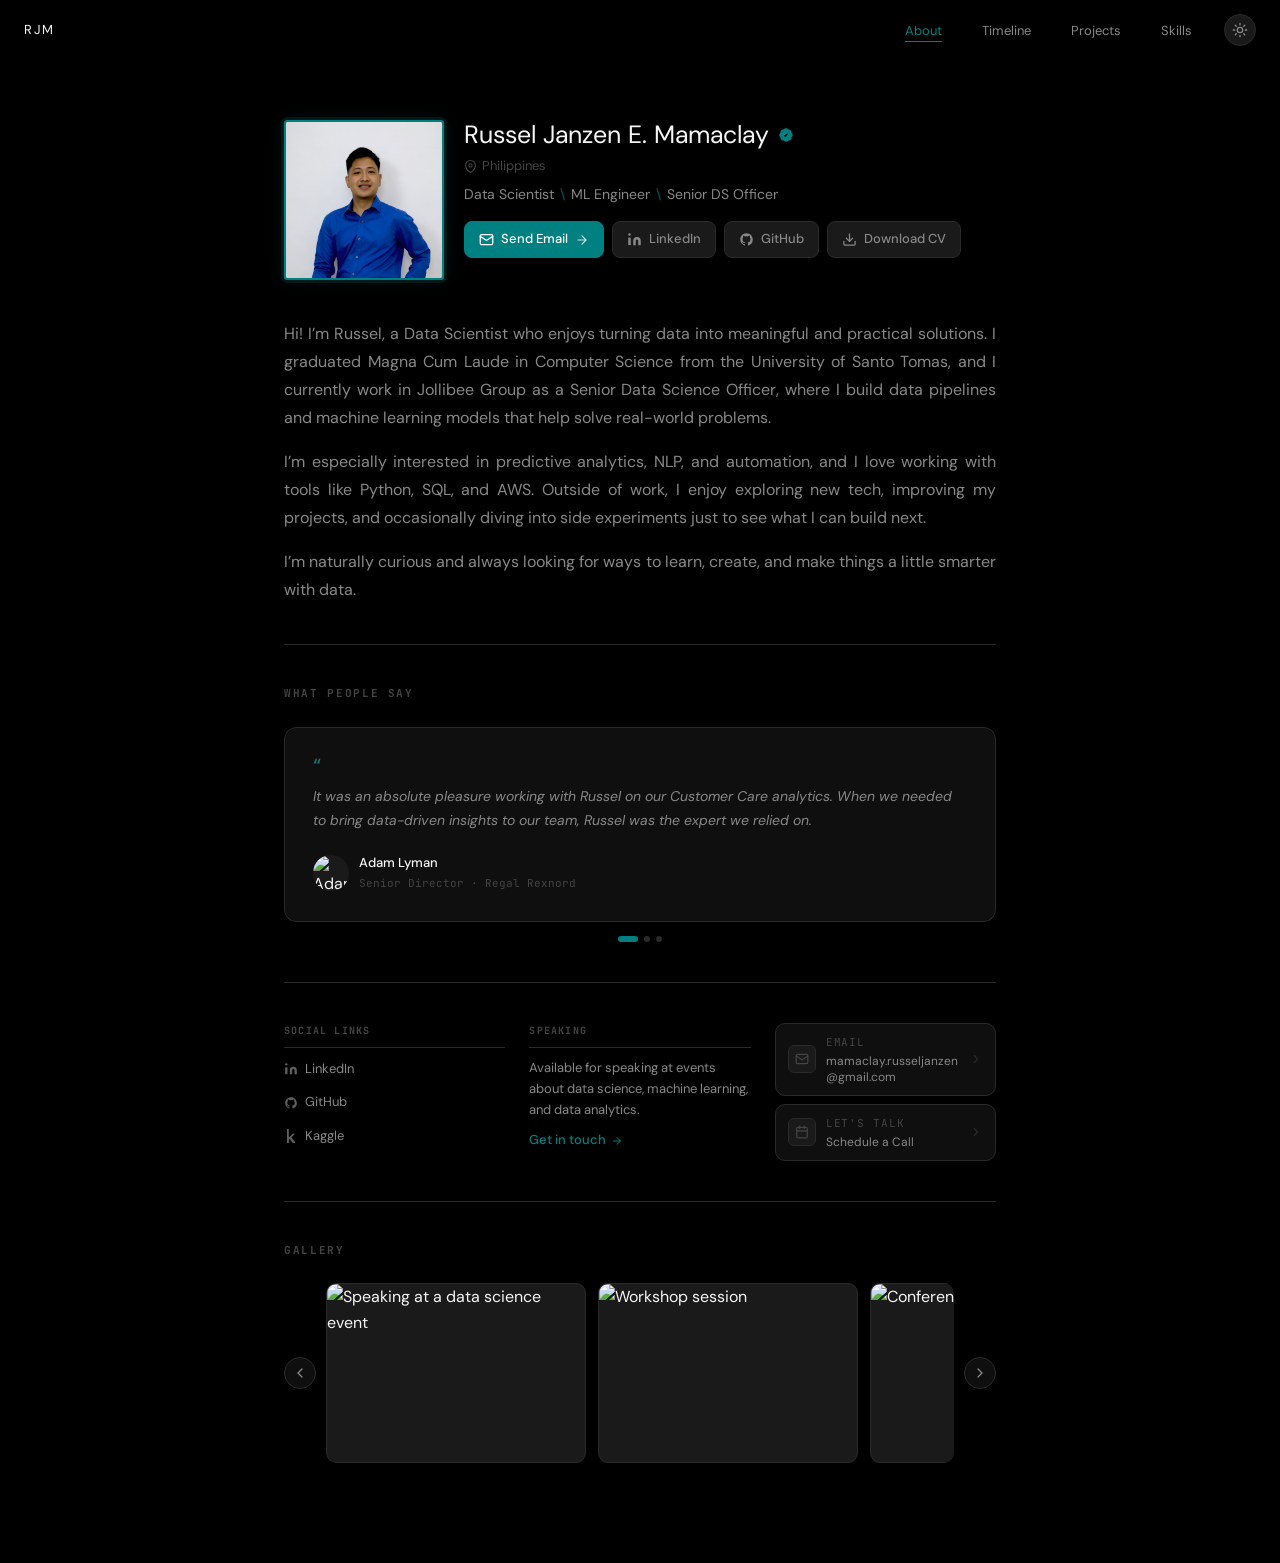
==== about.html @ ead9df3f "Initial Commit" ====
<!DOCTYPE html>
<html lang="en">
<head>
  <meta charset="UTF-8" />
  <meta name="viewport" content="width=device-width, initial-scale=1.0" />
  <title>About — Russel Janzen E. Mamaclay</title>
  <meta name="description" content="About Russel Janzen E. Mamaclay — Data Scientist and ML Engineer based in the Philippines." />

  <!-- FOWT prevention -->
  <script src="js/main.js"></script>

  <!-- Tailwind CDN -->
  <script src="https://cdn.tailwindcss.com"></script>
  <script>
    tailwind.config = {
      darkMode: 'class',
      theme: {
        extend: {
          fontFamily: {
            display: ['Syne', 'sans-serif'],
            body:    ['DM Sans', 'sans-serif'],
            mono:    ['JetBrains Mono', 'monospace'],
          },
          colors: {
            accent:        '#008080',
            'accent-soft': '#005f5f',
          },
        },
      },
    };
  </script>

  <!-- Global CSS -->
  <link rel="stylesheet" href="css/main.css" />
  <link rel="stylesheet" href="css/animations.css" />
  <link rel="stylesheet" href="css/components.css" />

  <!-- Page CSS -->
  <link rel="stylesheet" href="css/pages/about.css" />
</head>
<body class="about-page">

  <!-- ================================================================
       Navigation Bar
       ================================================================ -->
  <header>
    <nav class="navbar" role="navigation" aria-label="Site navigation">
      <a href="index.html" class="navbar__logo" aria-label="Home">RJM</a>

      <ul class="navbar__links" role="list">
        <li><a href="about.html"    class="navbar__link" data-page="about">About</a></li>
        <li><a href="timeline.html" class="navbar__link" data-page="timeline">Timeline</a></li>
        <li><a href="projects.html" class="navbar__link" data-page="projects">Projects</a></li>
        <li><a href="skills.html"   class="navbar__link" data-page="skills">Skills</a></li>
      </ul>

      <div class="navbar__right">
        <button id="theme-btn" class="theme-toggle" aria-label="Toggle color theme" data-theme-icon></button>
        <button id="hamburger-btn" class="navbar__hamburger" aria-label="Open menu" aria-expanded="false" aria-controls="mobile-menu">
          <span></span><span></span><span></span>
        </button>
        <!-- <a href="index.html" class="navbar__close" aria-label="Return to home">
          <svg width="18" height="18" viewBox="0 0 24 24" fill="none" stroke="currentColor" stroke-width="2" stroke-linecap="round" aria-hidden="true">
            <path d="M18 6 6 18M6 6l12 12"/>
          </svg>
        </a> -->
      </div>
    </nav>

    <!-- Mobile nav drawer -->
    <div id="mobile-menu" class="navbar__mobile-menu" role="menu">
      <a href="about.html"    class="navbar__mobile-link navbar__mobile-link--active" role="menuitem">About</a>
      <a href="timeline.html" class="navbar__mobile-link" role="menuitem">Timeline</a>
      <a href="projects.html" class="navbar__mobile-link" role="menuitem">Projects</a>
      <a href="skills.html"   class="navbar__mobile-link" role="menuitem">Skills</a>
    </div>
  </header>

  <!-- ================================================================
       Main Content
       ================================================================ -->
  <main>
    <div class="about-content">

      <!-- Profile Header -->
      <section class="about-profile reveal" aria-label="Profile">

        <img
          src="/assets/images/profile_pic.png"
          alt="Russel Janzen E. Mamaclay"
          class="about-avatar"
          width="88"
          height="88"
          loading="lazy"
        />

        <div class="about-profile-info">

          <!-- Name + verified badge -->
          <div class="about-name-row">
            <h1 class="about-name">Russel Janzen E. Mamaclay</h1>
            <svg class="about-verified" viewBox="0 0 24 24" fill="currentColor" aria-label="Verified">
              <path d="M9 12.75 11.25 15 15 9.75M21 12c0 1.268-.63 2.39-1.593 3.068a3.745 3.745 0 0 1-.99 3.18 3.745 3.745 0 0 1-3.18.99A3.745 3.745 0 0 1 12 21c-1.268 0-2.39-.63-3.068-1.593a3.746 3.746 0 0 1-3.18-.99 3.745 3.745 0 0 1-.99-3.18A3.745 3.745 0 0 1 3 12c0-1.268.63-2.39 1.593-3.068a3.745 3.745 0 0 1 .99-3.18 3.745 3.745 0 0 1 3.18-.99A3.745 3.745 0 0 1 12 3c1.268 0 2.39.63 3.068 1.593a3.746 3.746 0 0 1 3.18.99 3.746 3.746 0 0 1 .99 3.18A3.745 3.745 0 0 1 21 12z"/>
            </svg>
          </div>

          <!-- Location -->
          <p class="about-location">
            <svg width="13" height="13" viewBox="0 0 24 24" fill="none" stroke="currentColor" stroke-width="2" stroke-linecap="round" aria-hidden="true">
              <path d="M21 10c0 7-9 13-9 13s-9-6-9-13a9 9 0 0 1 18 0z"/>
              <circle cx="12" cy="10" r="3"/>
            </svg>
            Philippines
          </p>

          <!-- Role line — backslash-separated -->
          <p class="about-roles">
            Data Scientist
            <span class="about-roles__sep" aria-hidden="true">\</span>
            ML Engineer
            <span class="about-roles__sep" aria-hidden="true">\</span>
            Senior DS Officer
          </p>

          <!-- Action buttons -->
          <div class="about-actions">
            <a
              href="mailto:mamaclay.russeljanzen@gmail.com"
              class="about-action about-action--primary"
              aria-label="Send email"
            >
              <svg width="15" height="15" viewBox="0 0 24 24" fill="none" stroke="currentColor" stroke-width="2" stroke-linecap="round" stroke-linejoin="round" aria-hidden="true">
                <rect x="2" y="4" width="20" height="16" rx="2"/>
                <path d="m22 7-8.97 5.7a1.94 1.94 0 0 1-2.06 0L2 7"/>
              </svg>
              Send Email
              <svg class="about-action__chevron" width="14" height="14" viewBox="0 0 24 24" fill="none" stroke="currentColor" stroke-width="2" stroke-linecap="round" aria-hidden="true">
                <path d="M5 12h14M12 5l7 7-7 7"/>
              </svg>
            </a>

            <a
              href="https://www.linkedin.com/in/russel-janzen-mamaclay/"
              target="_blank"
              rel="noopener noreferrer"
              class="about-action"
              aria-label="LinkedIn profile (opens in new tab)"
            >
              <svg width="15" height="15" viewBox="0 0 24 24" fill="currentColor" aria-hidden="true">
                <path d="M16 8a6 6 0 0 1 6 6v7h-4v-7a2 2 0 0 0-2-2 2 2 0 0 0-2 2v7h-4v-7a6 6 0 0 1 6-6z"/>
                <rect x="2" y="9" width="4" height="12"/>
                <circle cx="4" cy="4" r="2"/>
              </svg>
              LinkedIn
            </a>

            <a
              href="https://github.com/russjnzn"
              target="_blank"
              rel="noopener noreferrer"
              class="about-action"
              aria-label="GitHub profile (opens in new tab)"
            >
              <svg width="15" height="15" viewBox="0 0 24 24" fill="currentColor" aria-hidden="true">
                <path d="M12 2C6.477 2 2 6.484 2 12.017c0 4.425 2.865 8.18 6.839 9.504.5.092.682-.217.682-.483 0-.237-.008-.868-.013-1.703-2.782.605-3.369-1.343-3.369-1.343-.454-1.158-1.11-1.466-1.11-1.466-.908-.62.069-.608.069-.608 1.003.07 1.531 1.032 1.531 1.032.892 1.53 2.341 1.088 2.91.832.092-.647.35-1.088.636-1.338-2.22-.253-4.555-1.113-4.555-4.951 0-1.093.39-1.988 1.029-2.688-.103-.253-.446-1.272.098-2.65 0 0 .84-.27 2.75 1.026A9.564 9.564 0 0 1 12 6.844a9.59 9.59 0 0 1 2.504.337c1.909-1.296 2.747-1.027 2.747-1.027.546 1.379.202 2.398.1 2.651.64.7 1.028 1.595 1.028 2.688 0 3.848-2.339 4.695-4.566 4.943.359.309.678.92.678 1.855 0 1.338-.012 2.419-.012 2.747 0 .268.18.58.688.482A10.02 10.02 0 0 0 22 12.017C22 6.484 17.522 2 12 2z"/>
              </svg>
              GitHub
            </a>
            <a
              href="/assets/documents/Russel_Janzen_Mamaclay_CV.pdf"
              download="Russel_Janzen_Mamaclay_CV.pdf"
              class="about-action"
              aria-label="Download CV as PDF"
            >
              <svg width="15" height="15" viewBox="0 0 24 24" fill="none" stroke="currentColor" stroke-width="2" stroke-linecap="round" stroke-linejoin="round" aria-hidden="true">
                <path d="M21 15v4a2 2 0 0 1-2 2H5a2 2 0 0 1-2-2v-4"/>
                <polyline points="7 10 12 15 17 10"/>
                <line x1="12" y1="15" x2="12" y2="3"/>
              </svg>
              Download CV
            </a>
          </div>

        </div>
      </section>

      <!-- Bio -->
      <section class="about-bio reveal" aria-label="Biography">
        <p>
          Hi! I’m Russel, a Data Scientist who enjoys turning data into meaningful and 
          practical solutions. I graduated Magna Cum Laude in Computer Science from the 
          University of Santo Tomas, and I currently work in Jollibee Group as a Senior Data Science 
          Officer, where I build data pipelines and machine learning models that help solve real-world 
          problems.
        </p>
        <p>
          I’m especially interested in predictive analytics, NLP, and automation, and 
          I love working with tools like Python, SQL, and AWS. Outside of work, I enjoy
          exploring new tech, improving my projects, and occasionally diving into side experiments 
          just to see what I can build next.

        </p>
        <p>
          I’m naturally curious and always looking for ways to learn, create, and make things a little smarter with data.

        </p>
      </section>

      <hr class="divider" />

      <!-- Testimonials — auto-play slider -->
      <section class="testimonials-section" aria-label="Testimonials">
        <h2 class="section-heading">What people say</h2>

        <div class="testimonials-slider">
          <div id="testimonials-track" class="testimonials-track" role="list">

            <article class="testimonial-card" role="listitem">
              <p class="testimonial-quote">
                It was an absolute pleasure working with Russel on our Customer Care analytics.
                When we needed to bring data-driven insights to our team, Russel was the expert we
                relied on.
              </p>
              <div class="testimonial-author">
                <img
                  src="https://media.licdn.com/dms/image/v2/D5603AQHt3tiBacDn8w/profile-displayphoto-shrink_400_400/profile-displayphoto-shrink_400_400/0/1684585557455?e=1777507200&v=beta&t=AMuHfQxZrZOuZyabWh7xggh1WrRWTtaxwnY1GMV7BVo"
                  alt="Adam Lyman"
                  class="testimonial-avatar"
                  width="36"
                  height="36"
                  loading="lazy"
                />
                <div>
                  <p class="testimonial-author-name">Adam Lyman</p>
                  <p class="testimonial-author-role">Senior Director · Regal Rexnord</p>
                </div>
              </div>
            </article>

            <article class="testimonial-card" role="listitem">
              <p class="testimonial-quote">
                One of the most technically rigorous students I've mentored. His thesis work on
                satellite imagery for yield prediction was publishable-quality research.
              </p>
              <div class="testimonial-author">
                <img
                  src="https://placehold.co/36x36/1a1a1a/888888?text=EC"
                  alt="Dr. Enrique Cruz"
                  class="testimonial-avatar"
                  width="36"
                  height="36"
                  loading="lazy"
                />
                <div>
                  <p class="testimonial-author-name">Dr. Enrique Cruz</p>
                  <p class="testimonial-author-role">Professor · CS Department</p>
                </div>
              </div>
            </article>

            <article class="testimonial-card" role="listitem">
              <p class="testimonial-quote">
                Working with Russel felt like having a full data team in one person. Fast, reliable,
                and always explains the 'why' behind every recommendation.
              </p>
              <div class="testimonial-author">
                <img
                  src="https://placehold.co/36x36/1a1a1a/888888?text=LA"
                  alt="Lena Aquino"
                  class="testimonial-avatar"
                  width="36"
                  height="36"
                  loading="lazy"
                />
                <div>
                  <p class="testimonial-author-name">Lena Aquino</p>
                  <p class="testimonial-author-role">Product Manager · StartupXYZ</p>
                </div>
              </div>
            </article>

          </div>
        </div>

        <!-- Dot indicators -->
        <div id="testimonials-dots" class="testimonials-dots" aria-label="Testimonial navigation">
          <button class="testimonials-dot testimonials-dot--active" data-slide="0" aria-label="Testimonial 1"></button>
          <button class="testimonials-dot" data-slide="1" aria-label="Testimonial 2"></button>
          <button class="testimonials-dot" data-slide="2" aria-label="Testimonial 3"></button>
        </div>
      </section>

      <hr class="divider" />

      <!-- Info Grid — associations, social, speaking, contact -->
      <div class="about-info-grid reveal">

        <!-- <div class="about-info-col">
          <h3 class="about-info-heading">A member of</h3>
          <ul class="about-info-list">
            <li>
              <a href="https://aap.ph" target="_blank" rel="noopener noreferrer" class="about-info-link">
                Analytics &amp; AI Association of the Philippines
                <svg width="11" height="11" viewBox="0 0 24 24" fill="none" stroke="currentColor" stroke-width="2" stroke-linecap="round" aria-hidden="true"><path d="M18 13v6a2 2 0 0 1-2 2H5a2 2 0 0 1-2-2V8a2 2 0 0 1 2-2h6"/><polyline points="15 3 21 3 21 9"/><line x1="10" y1="14" x2="21" y2="3"/></svg>
              </a>
            </li>
            <li>
              <a href="https://psia.org.ph" target="_blank" rel="noopener noreferrer" class="about-info-link">
                Philippine Software Industry Association
                <svg width="11" height="11" viewBox="0 0 24 24" fill="none" stroke="currentColor" stroke-width="2" stroke-linecap="round" aria-hidden="true"><path d="M18 13v6a2 2 0 0 1-2 2H5a2 2 0 0 1-2-2V8a2 2 0 0 1 2-2h6"/><polyline points="15 3 21 3 21 9"/><line x1="10" y1="14" x2="21" y2="3"/></svg>
              </a>
            </li>
          </ul>
        </div> -->

        <div class="about-info-col">
          <h3 class="about-info-heading">Social Links</h3>
          <ul class="about-info-list">
            <li>
              <a href="https://www.linkedin.com/in/russel-janzen-mamaclay/" target="_blank" rel="noopener noreferrer" class="about-info-link about-info-link--icon">
                <svg width="14" height="14" viewBox="0 0 24 24" fill="currentColor" aria-hidden="true"><path d="M16 8a6 6 0 0 1 6 6v7h-4v-7a2 2 0 0 0-2-2 2 2 0 0 0-2 2v7h-4v-7a6 6 0 0 1 6-6z"/><rect x="2" y="9" width="4" height="12"/><circle cx="4" cy="4" r="2"/></svg>
                LinkedIn
              </a>
            </li>
            <li>
              <a href="https://github.com/russjnzn" target="_blank" rel="noopener noreferrer" class="about-info-link about-info-link--icon">
                <svg width="14" height="14" viewBox="0 0 24 24" fill="currentColor" aria-hidden="true"><path d="M12 2C6.477 2 2 6.484 2 12.017c0 4.425 2.865 8.18 6.839 9.504.5.092.682-.217.682-.483 0-.237-.008-.868-.013-1.703-2.782.605-3.369-1.343-3.369-1.343-.454-1.158-1.11-1.466-1.11-1.466-.908-.62.069-.608.069-.608 1.003.07 1.531 1.032 1.531 1.032.892 1.53 2.341 1.088 2.91.832.092-.647.35-1.088.636-1.338-2.22-.253-4.555-1.113-4.555-4.951 0-1.093.39-1.988 1.029-2.688-.103-.253-.446-1.272.098-2.65 0 0 .84-.27 2.75 1.026A9.564 9.564 0 0 1 12 6.844a9.59 9.59 0 0 1 2.504.337c1.909-1.296 2.747-1.027 2.747-1.027.546 1.379.202 2.398.1 2.651.64.7 1.028 1.595 1.028 2.688 0 3.848-2.339 4.695-4.566 4.943.359.309.678.92.678 1.855 0 1.338-.012 2.419-.012 2.747 0 .268.18.58.688.482A10.02 10.02 0 0 0 22 12.017C22 6.484 17.522 2 12 2z"/></svg>
                GitHub
              </a>
            </li>
            <li>
              <a href="https://www.kaggle.com" target="_blank" rel="noopener noreferrer" class="about-info-link about-info-link--icon">
                <svg width="14" height="14" viewBox="0 0 24 24" fill="currentColor" aria-hidden="true"><path d="M18.825 23.859c-.022.092-.117.141-.281.141h-3.139c-.187 0-.351-.082-.492-.248l-5.178-6.589-1.448 1.374v5.111c0 .235-.117.352-.351.352H5.505c-.236 0-.354-.117-.354-.352V.353c0-.233.118-.353.354-.353h2.431c.234 0 .351.12.351.353v14.343l6.203-6.272c.165-.148.33-.222.495-.222h3.234c.151 0 .246.068.293.201.046.108.034.207-.038.295l-5.81 5.822 6.035 7.418c.073.13.082.25.076.38z"/></svg>
                Kaggle
              </a>
            </li>
          </ul>
        </div>

        <div class="about-info-col">
          <h3 class="about-info-heading">Speaking</h3>
          <p class="about-info-text">Available for speaking at events about data science, machine learning, and data analytics.</p>
          <a href="mailto:mamaclay.russeljanzen@gmail.com" class="about-info-cta">
            Get in touch
            <svg width="12" height="12" viewBox="0 0 24 24" fill="none" stroke="currentColor" stroke-width="2" stroke-linecap="round" aria-hidden="true"><path d="M5 12h14M12 5l7 7-7 7"/></svg>
          </a>
        </div>

        <div class="about-info-col about-info-col--links">
          <a href="mailto:mamaclay.russeljanzen@gmail.com" class="about-quick-link">
            <div class="about-quick-link__icon">
              <svg width="14" height="14" viewBox="0 0 24 24" fill="none" stroke="currentColor" stroke-width="2" stroke-linecap="round" stroke-linejoin="round" aria-hidden="true"><rect x="2" y="4" width="20" height="16" rx="2"/><path d="m22 7-8.97 5.7a1.94 1.94 0 0 1-2.06 0L2 7"/></svg>
            </div>
            <div class="about-quick-link__text">
              <span class="about-quick-link__label">Email</span>
              <span class="about-quick-link__value">mamaclay.russeljanzen<br/>@gmail.com</span>
            </div>
            <svg class="about-quick-link__chevron" width="14" height="14" viewBox="0 0 24 24" fill="none" stroke="currentColor" stroke-width="2" stroke-linecap="round" aria-hidden="true"><path d="m9 18 6-6-6-6"/></svg>
          </a>
          <a href="mailto:mamaclay.russeljanzen@gmail.com?subject=Let's%20Talk" class="about-quick-link">
            <div class="about-quick-link__icon">
              <svg width="14" height="14" viewBox="0 0 24 24" fill="none" stroke="currentColor" stroke-width="2" stroke-linecap="round" aria-hidden="true"><rect x="3" y="4" width="18" height="18" rx="2"/><line x1="16" y1="2" x2="16" y2="6"/><line x1="8" y1="2" x2="8" y2="6"/><line x1="3" y1="10" x2="21" y2="10"/></svg>
            </div>
            <div class="about-quick-link__text">
              <span class="about-quick-link__label">Let's Talk</span>
              <span class="about-quick-link__value">Schedule a Call</span>
            </div>
            <svg class="about-quick-link__chevron" width="14" height="14" viewBox="0 0 24 24" fill="none" stroke="currentColor" stroke-width="2" stroke-linecap="round" aria-hidden="true"><path d="m9 18 6-6-6-6"/></svg>
          </a>
        </div>

      </div>

      <hr class="divider" />

      <!-- Gallery -->
      <section class="about-gallery reveal" aria-label="Gallery">
        <h2 class="section-heading">Gallery</h2>

        <div class="gallery-container">

          <button class="gallery-btn gallery-btn--prev" id="gallery-prev" aria-label="Previous image">
            <svg width="16" height="16" viewBox="0 0 24 24" fill="none" stroke="currentColor" stroke-width="2" stroke-linecap="round" aria-hidden="true">
              <path d="m15 18-6-6 6-6"/>
            </svg>
          </button>

          <div class="gallery-viewport" id="gallery-viewport">
            <div id="gallery-track" class="gallery-track">
              <img src="https://placehold.co/260x180/0f0f0f/2a2a2a?text=Event+1" alt="Speaking at a data science event" class="gallery-img" width="260" height="180" loading="lazy" />
              <img src="https://placehold.co/260x180/0f0f0f/2a2a2a?text=Event+2" alt="Workshop session" class="gallery-img" width="260" height="180" loading="lazy" />
              <img src="https://placehold.co/260x180/0f0f0f/2a2a2a?text=Event+3" alt="Conference talk" class="gallery-img" width="260" height="180" loading="lazy" />
              <img src="https://placehold.co/260x180/0f0f0f/2a2a2a?text=Event+4" alt="Team collaboration" class="gallery-img" width="260" height="180" loading="lazy" />
              <img src="https://placehold.co/260x180/0f0f0f/2a2a2a?text=Event+5" alt="Meetup event" class="gallery-img" width="260" height="180" loading="lazy" />
              <img src="https://placehold.co/260x180/0f0f0f/2a2a2a?text=Event+6" alt="Community gathering" class="gallery-img" width="260" height="180" loading="lazy" />
            </div>
          </div>

          <button class="gallery-btn gallery-btn--next" id="gallery-next" aria-label="Next image">
            <svg width="16" height="16" viewBox="0 0 24 24" fill="none" stroke="currentColor" stroke-width="2" stroke-linecap="round" aria-hidden="true">
              <path d="m9 18 6-6-6-6"/>
            </svg>
          </button>

        </div>
      </section>

    </div>
  </main>

  <!-- Page scripts -->
  <script src="js/animations.js" defer></script>
  <script src="js/pages/about.js" defer></script>

</body>
</html>
---- css/main.css ----
/* ==========================================================================
   main.css — Global foundation. Loaded first on every page.
   Contains: design tokens, resets, typography, body base, theme switching.
   ========================================================================== */

/* Google Fonts */
@import url('https://fonts.googleapis.com/css2?family=Syne:wght@800&family=DM+Sans:wght@400;500&family=JetBrains+Mono:wght@400&display=swap');

/* --------------------------------------------------------------------------
   Design Tokens — Dark mode (default)
   -------------------------------------------------------------------------- */
:root {
  --color-bg:           #000000;
  --color-surface:      #0f0f0f;
  --color-surface-2:    #1a1a1a;
  --color-border:       #2a2a2a;
  --color-text-primary: #f5f5f5;
  --color-text-secondary: #888888;
  --color-text-muted:   #444444;
  --color-accent:       #008080;
  --color-accent-glow:  rgba(0, 128, 128, 0.15);
  --color-accent-soft:  #005f5f;

  --ease-spring: cubic-bezier(0.16, 1, 0.3, 1);
  --dur-micro:    150ms;
  --dur-standard: 300ms;
  --dur-page:     600ms;
  --dur-entrance: 1200ms;
  --stagger:      80ms;
}

/* --------------------------------------------------------------------------
   Light mode overrides
   -------------------------------------------------------------------------- */
html.light {
  --color-bg:             #ffffff;
  --color-surface:        #f5f5f5;
  --color-surface-2:      #ebebeb;
  --color-border:         #e0e0e0;
  --color-text-primary:   #0a0a0a;
  --color-text-secondary: #555555;
  --color-text-muted:     #aaaaaa;
}

/* --------------------------------------------------------------------------
   Reset & Box Model
   -------------------------------------------------------------------------- */
*,
*::before,
*::after {
  box-sizing: border-box;
  margin: 0;
  padding: 0;
}

html {
  -webkit-font-smoothing: antialiased;
  -moz-osx-font-smoothing: grayscale;
  scroll-behavior: smooth;
}

/* --------------------------------------------------------------------------
   Body base
   -------------------------------------------------------------------------- */
body {
  background-color: var(--color-bg);
  color: var(--color-text-primary);
  font-family: 'DM Sans', sans-serif;
  font-size: 16px;
  line-height: 1.6;
  transition:
    background-color var(--dur-standard) var(--ease-spring),
    color            var(--dur-standard) var(--ease-spring);
  min-height: 100vh;
}

/* --------------------------------------------------------------------------
   Typography utilities
   -------------------------------------------------------------------------- */
.font-display {
  font-family: 'Syne', sans-serif;
  font-weight: 800;
}

.font-mono {
  font-family: 'JetBrains Mono', monospace;
  font-weight: 400;
}

.text-accent       { color: var(--color-accent); }
.text-muted        { color: var(--color-text-muted); }
.text-secondary    { color: var(--color-text-secondary); }
.text-primary      { color: var(--color-text-primary); }

/* --------------------------------------------------------------------------
   Surface utilities
   -------------------------------------------------------------------------- */
.surface   { background-color: var(--color-surface); }
.surface-2 { background-color: var(--color-surface-2); }

/* --------------------------------------------------------------------------
   Links
   -------------------------------------------------------------------------- */
a {
  color: inherit;
  text-decoration: none;
  transition: color var(--dur-micro) var(--ease-spring);
}

/* --------------------------------------------------------------------------
   Focus ring (accessibility)
   -------------------------------------------------------------------------- */
:focus-visible {
  outline: 2px solid var(--color-accent);
  outline-offset: 3px;
  border-radius: 2px;
}

/* --------------------------------------------------------------------------
   Images
   -------------------------------------------------------------------------- */
img {
  display: block;
  max-width: 100%;
}

/* --------------------------------------------------------------------------
   Buttons (base reset)
   -------------------------------------------------------------------------- */
button {
  background: none;
  border: none;
  cursor: pointer;
  font: inherit;
  color: inherit;
}

/* --------------------------------------------------------------------------
   Reduced motion — disable all non-essential animation
   -------------------------------------------------------------------------- */
@media (prefers-reduced-motion: reduce) {
  *,
  *::before,
  *::after {
    animation-duration:        0.01ms !important;
    animation-iteration-count: 1      !important;
    transition-duration:       0.01ms !important;
    scroll-behavior:           auto   !important;
  }
}
---- css/animations.css ----
/* ==========================================================================
   animations.css — All @keyframes definitions.
   Selectors that USE these keyframes live in components.css or page CSS.
   ========================================================================== */

/* --------------------------------------------------------------------------
   Loader dot — pulsing scale
   -------------------------------------------------------------------------- */
@keyframes pulse {
  0%, 100% {
    transform: scale(1);
    opacity: 1;
  }
  50% {
    transform: scale(1.6);
    opacity: 0.7;
  }
}

/* --------------------------------------------------------------------------
   Typewriter cursor — blinking bar
   -------------------------------------------------------------------------- */
@keyframes blink {
  0%, 100% { opacity: 1; }
  50%       { opacity: 0; }
}

/* --------------------------------------------------------------------------
   Background mesh blobs — slow drift
   -------------------------------------------------------------------------- */
@keyframes driftA {
  0%   { transform: translate(0px, 0px) scale(1); }
  100% { transform: translate(60px, -40px) scale(1.1); }
}

@keyframes driftB {
  0%   { transform: translate(0px, 0px) scale(1); }
  100% { transform: translate(-50px, 55px) scale(0.95); }
}

@keyframes driftC {
  0%   { transform: translate(0px, 0px) scale(1); }
  100% { transform: translate(40px, 60px) scale(1.05); }
}

/* --------------------------------------------------------------------------
   Skeleton shimmer — loading state
   -------------------------------------------------------------------------- */
@keyframes shimmer {
  0%   { background-position: -400px 0; }
  100% { background-position:  400px 0; }
}

/* --------------------------------------------------------------------------
   Generic fade-up entrance
   -------------------------------------------------------------------------- */
@keyframes fadeUp {
  from {
    opacity: 0;
    transform: translateY(16px);
  }
  to {
    opacity: 1;
    transform: translateY(0);
  }
}

/* --------------------------------------------------------------------------
   Current timeline node glow pulse
   -------------------------------------------------------------------------- */
@keyframes glowPulse {
  0%, 100% {
    box-shadow: 0 0 6px 2px var(--color-accent);
  }
  50% {
    box-shadow: 0 0 14px 5px var(--color-accent);
  }
}

/* --------------------------------------------------------------------------
   Loader exit — upward fade out
   -------------------------------------------------------------------------- */
@keyframes loaderExit {
  from {
    opacity: 1;
    transform: translateY(0);
  }
  to {
    opacity: 0;
    transform: translateY(-16px);
  }
}
---- css/components.css ----
/* ==========================================================================
   components.css — Reusable UI components.
   All selectors are class-based and page-agnostic.
   ========================================================================== */

/* --------------------------------------------------------------------------
   Navigation Bar
   -------------------------------------------------------------------------- */
.navbar {
  position: sticky;
  top: 0;
  z-index: 50;
  display: flex;
  align-items: center;
  justify-content: flex-start;
  gap: 16px;
  padding: 0 24px;
  height: 60px;
  background: rgba(0, 0, 0, 0.7);
  /* border-bottom: 1px solid var(--color-border); */
  backdrop-filter: blur(12px);
  -webkit-backdrop-filter: blur(12px);
  transition: background var(--dur-standard) var(--ease-spring);
}

html.light .navbar {
  background: rgba(255, 255, 255, 0.75);
}

.navbar__logo {
  font-family: 'DM Sans', sans-serif;
  font-weight: 400;
  font-size: 13px;
  letter-spacing: 0.12em;
  text-transform: uppercase;
  color: var(--color-text-primary);
  text-decoration: none;
  /* push links + toggle to the far right */
  margin-right: auto;
  transition:
    opacity   400ms var(--ease-spring),
    transform 400ms var(--ease-spring);
}

.navbar__links {
  display: flex;
  align-items: center;
  gap: 40px;
  list-style: none;
}

.navbar__link {
  font-family: 'DM Sans', sans-serif;
  font-size: 13px;
  color: var(--color-text-secondary);
  text-decoration: none;
  padding-bottom: 2px;
  border-bottom: 1px solid transparent;
  transition:
    opacity      400ms var(--ease-spring),
    transform    400ms var(--ease-spring),
    color        var(--dur-micro) var(--ease-spring),
    border-color var(--dur-micro) var(--ease-spring);
}

.navbar__link:hover,
.navbar__link--active {
  color: var(--color-accent);
  border-bottom-color: var(--color-accent);
}

.navbar__right {
  display: flex;
  align-items: center;
  gap: 8px;
  margin-left: 16px;
}

/* Dock-origin entrance — hidden state applied by JS, removed with stagger */
.navbar--dock-hidden {
  opacity: 0 !important;
  transform: translateY(10px) scale(0.85) !important;
}

.navbar__close {
  display: flex;
  align-items: center;
  justify-content: center;
  width: 32px;
  height: 32px;
  border-radius: 50%;
  color: var(--color-text-muted);
  transition: color var(--dur-micro) var(--ease-spring);
  text-decoration: none;
}

.navbar__close:hover {
  color: var(--color-text-primary);
}

/* Mobile hamburger (hidden on desktop) */
.navbar__hamburger {
  display: none;
  flex-direction: column;
  gap: 5px;
  width: 24px;
  cursor: pointer;
  padding: 4px;
}

.navbar__hamburger span {
  display: block;
  width: 100%;
  height: 1px;
  background: var(--color-text-secondary);
  transition: transform var(--dur-standard) var(--ease-spring),
              opacity  var(--dur-standard) var(--ease-spring);
}

/* Mobile nav drawer */
.navbar__mobile-menu {
  display: none;
  position: fixed;
  top: 60px;
  left: 0;
  right: 0;
  background: var(--color-surface);
  border-bottom: 1px solid var(--color-border);
  padding: 16px 24px 24px;
  z-index: 49;
  flex-direction: column;
  gap: 4px;
}

.navbar__mobile-menu.open {
  display: flex;
}

.navbar__mobile-link {
  font-size: 15px;
  color: var(--color-text-secondary);
  padding: 10px 0;
  border-bottom: 1px solid var(--color-border);
  transition: color var(--dur-micro) var(--ease-spring);
}

.navbar__mobile-link:hover,
.navbar__mobile-link--active {
  color: var(--color-accent);
}

@media (max-width: 768px) {
  .navbar__links {
    display: none;
  }
  .navbar__hamburger {
    display: flex;
  }
}

/* --------------------------------------------------------------------------
   Dock — glass morphism, vertically centered (21st.dev inspired)
   -------------------------------------------------------------------------- */
.dock {
  position: fixed;
  top: 50%;
  left: 50%;
  transform: translate(-50%, -50%);
  display: flex;
  align-items: flex-end;
  gap: 12px;
  padding: 16px 24px;
  background: rgba(0, 0, 0, 0.4);
  border: 1px solid rgba(255, 255, 255, 0.10);
  border-radius: 20px;
  backdrop-filter: blur(24px);
  -webkit-backdrop-filter: blur(24px);
  box-shadow:
    0 25px 50px -12px rgba(0, 0, 0, 0.5),
    inset 0 1px 0 rgba(255, 255, 255, 0.06);
  z-index: 40;
  transition:
    opacity   var(--dur-page) var(--ease-spring),
    transform var(--dur-page) var(--ease-spring);
  
}

html.light .dock {
  background: rgba(10, 10, 10, 0.55);
  border-color: rgba(255, 255, 255, 0.12);
}

.dock--hidden {
  opacity: 0;
  transform: translate(-50%, calc(-50% + 16px));
  pointer-events: none;
}

.dock--visible {
  opacity: 1;
  transform: translate(-50%, -50%);
  pointer-events: auto;
}

/* --------------------------------------------------------------------------
   Dock item
   -------------------------------------------------------------------------- */
.dock__item {
  position: relative;
  display: flex;
  align-items: center;
  justify-content: center;
  width: 44px;
  height: 44px;
  border-radius: 10px;
  cursor: pointer;
  background: rgba(255, 255, 255, 0.05);
  border: 1px solid rgba(255, 255, 255, 0.10);
  color: rgba(255, 255, 255, 0.65);
  /* Start hidden for stagger entrance */
  opacity: 0;
  transform: translateY(10px) scale(0.85);
  /* Subtle reflection below — webkit progressive enhancement */
  -webkit-box-reflect: below 30px linear-gradient(
    rgba(0, 0, 0, 0.20) 0%,
    rgba(0, 0, 0, 0.50) 90%,
    rgba(0, 0, 0, 0.90) 100%
  );
  transition:
    opacity      200ms var(--ease-spring),
    transform    400ms var(--ease-spring),
    background   200ms var(--ease-spring),
    border-color 200ms var(--ease-spring),
    box-shadow   200ms var(--ease-spring),
    color        200ms var(--ease-spring);
  -webkit-user-select: none;
  user-select: none;
}

/* Revealed state — set by JS with per-item delay */
.dock__item--visible {
  opacity: 1;
  transform: none;
}

.dock__item--visible:hover {
  transform: scale(1.1) translateY(-4px);
  background: rgba(255, 255, 255, 0.10);
  border-color: rgba(255, 255, 255, 0.20);
  box-shadow: 0 4px 24px rgba(255, 255, 255, 0.08);
  color: rgba(255, 255, 255, 1);
}

.dock__item--visible:active {
  transform: scale(1.05) translateY(-2px);
}

.dock__icon {
  width: 20px;
  height: 20px;
  pointer-events: none;
}

/* --------------------------------------------------------------------------
   Dock tooltip — appears above, glass style with caret
   -------------------------------------------------------------------------- */
.dock__label {
  position: absolute;
  bottom: calc(100% + 10px);
  left: 50%;
  transform: translateX(-50%) translateY(4px);
  white-space: nowrap;
  font-family: 'JetBrains Mono', monospace;
  font-size: 11px;
  font-weight: 400;
  color: rgba(255, 255, 255, 0.9);
  background: rgba(0, 0, 0, 0.72);
  border: 1px solid rgba(255, 255, 255, 0.08);
  padding: 4px 10px;
  border-radius: 6px;
  backdrop-filter: blur(8px);
  opacity: 0;
  pointer-events: none;
  transition:
    opacity   150ms var(--ease-spring),
    transform 150ms var(--ease-spring);
}

.dock__label::after {
  content: '';
  position: absolute;
  top: 100%;
  left: 50%;
  transform: translateX(-50%);
  width: 6px;
  height: 6px;
  background: rgba(0, 0, 0, 0.72);
  border-right: 1px solid rgba(255, 255, 255, 0.08);
  border-bottom: 1px solid rgba(255, 255, 255, 0.08);
  rotate: 45deg;
  margin-top: -3px;
}

.dock__item:hover .dock__label {
  opacity: 1;
  transform: translateX(-50%) translateY(0);
}

/* Active dot — subtle white dot below item */
.dock__dot {
  position: absolute;
  bottom: -10px;
  left: 50%;
  transform: translateX(-50%);
  width: 3px;
  height: 3px;
  border-radius: 50%;
  background: rgba(255, 255, 255, 0.5);
  opacity: 0;
  transition: opacity var(--dur-standard) var(--ease-spring);
}

.dock__dot--active {
  opacity: 1;
}

/* --------------------------------------------------------------------------
   Theme Toggle Button
   -------------------------------------------------------------------------- */
.theme-toggle {
  position: fixed;
  top: 16px;
  right: 16px;
  z-index: 100;
  display: flex;
  align-items: center;
  justify-content: center;
  width: 36px;
  height: 36px;
  border-radius: 50%;
  background: var(--color-surface-2);
  border: 1px solid var(--color-border);
  color: var(--color-text-secondary);
  cursor: pointer;
  transition:
    color      var(--dur-standard) var(--ease-spring),
    background var(--dur-standard) var(--ease-spring),
    border-color var(--dur-standard) var(--ease-spring);
}

/* When embedded inside the navbar — static position, slightly smaller */
.navbar__right .theme-toggle {
  position: static;
  width: 32px;
  height: 32px;
}

.theme-toggle:hover {
  color: var(--color-text-primary);
  border-color: var(--color-accent);
}

.theme-toggle svg {
  width: 16px;
  height: 16px;
  pointer-events: none;
}

/* --------------------------------------------------------------------------
   Contact Modal
   -------------------------------------------------------------------------- */
.modal-overlay {
  position: fixed;
  inset: 0;
  z-index: 200;
  display: flex;
  align-items: center;
  justify-content: center;
  background: rgba(0, 0, 0, 0.75);
  backdrop-filter: blur(8px);
  -webkit-backdrop-filter: blur(8px);
  opacity: 0;
  pointer-events: none;
  transition: opacity var(--dur-standard) var(--ease-spring);
}

.modal-overlay--open {
  opacity: 1;
  pointer-events: auto;
}

.modal-card {
  position: relative;
  background: var(--color-surface);
  border: 1px solid var(--color-border);
  border-radius: 16px;
  padding: 40px;
  max-width: 400px;
  width: 90%;
  transform: translateY(24px);
  opacity: 0;
  transition:
    transform var(--dur-page) var(--ease-spring),
    opacity   var(--dur-page) var(--ease-spring);
}

.modal-overlay--open .modal-card {
  transform: translateY(0);
  opacity: 1;
}

.modal-card__title {
  font-family: 'Syne', sans-serif;
  font-weight: 800;
  font-size: 24px;
  margin-bottom: 28px;
  color: var(--color-text-primary);
}

.modal-card__close {
  position: absolute;
  top: 16px;
  right: 16px;
  width: 32px;
  height: 32px;
  display: flex;
  align-items: center;
  justify-content: center;
  border-radius: 50%;
  color: var(--color-text-muted);
  cursor: pointer;
  background: none;
  border: none;
  transition: color var(--dur-micro) var(--ease-spring);
}

.modal-card__close:hover {
  color: var(--color-text-primary);
}

.modal-card__close svg {
  width: 16px;
  height: 16px;
}

.modal-row {
  display: flex;
  align-items: center;
  gap: 12px;
  padding: 14px 0;
  border-bottom: 1px solid var(--color-border);
  color: var(--color-text-secondary);
  font-size: 14px;
  cursor: pointer;
  transition: color var(--dur-micro) var(--ease-spring);
}

.modal-row:last-of-type {
  border-bottom: none;
}

.modal-row:hover {
  color: var(--color-accent);
}

.modal-row svg {
  width: 18px;
  height: 18px;
  flex-shrink: 0;
  color: var(--color-text-muted);
  transition: color var(--dur-micro) var(--ease-spring);
}

.modal-row:hover svg {
  color: var(--color-accent);
}

.modal-row__text {
  flex: 1;
}

.modal-row__hint {
  font-family: 'JetBrains Mono', monospace;
  font-size: 11px;
  color: var(--color-text-muted);
  opacity: 0;
  transition: opacity var(--dur-micro) var(--ease-spring);
}

.modal-row:hover .modal-row__hint {
  opacity: 1;
}

/* --------------------------------------------------------------------------
   Project Flip Card
   -------------------------------------------------------------------------- */
.card {
  position: absolute;
  width: 220px;
  height: 300px;
  cursor: grab;
  perspective: 1000px;
  touch-action: none;
  -webkit-user-select: none;
  user-select: none;
}

.card:active {
  cursor: grabbing;
}

.card__inner {
  position: relative;
  width: 100%;
  height: 100%;
  transform-style: preserve-3d;
  -webkit-transform-style: preserve-3d;
  transition: transform var(--dur-page) var(--ease-spring);
  will-change: transform;
}

.card--flipped .card__inner {
  transform: rotateY(180deg);
}

.card__front,
.card__back {
  position: absolute;
  inset: 0;
  backface-visibility: hidden;
  -webkit-backface-visibility: hidden;
  border-radius: 16px;
  overflow: hidden;
}

.card__front {
  background: var(--color-surface);
  border: 1px solid var(--color-border);
  box-shadow: 0 8px 32px rgba(0, 0, 0, 0.4);
  display: flex;
  align-items: center;
  justify-content: center;
  padding: 24px;
}

.card__front-name {
  font-family: 'Syne', sans-serif;
  font-weight: 800;
  font-size: 22px;
  text-align: center;
  color: var(--color-text-primary);
  line-height: 1.2;
}

.card__back {
  background: var(--color-surface-2);
  border: 1px solid var(--color-border);
  box-shadow: 0 8px 32px rgba(0, 0, 0, 0.4);
  transform: rotateY(180deg);
  display: flex;
  flex-direction: column;
  padding: 20px;
}

.card__back-icon {
  width: 32px;
  height: 32px;
  border-radius: 8px;
  background: var(--color-accent-glow);
  display: flex;
  align-items: center;
  justify-content: center;
  margin-bottom: 10px;
  color: var(--color-accent);
  font-size: 16px;
}

.card__back-name {
  font-family: 'Syne', sans-serif;
  font-weight: 800;
  font-size: 14px;
  color: var(--color-text-primary);
  margin-bottom: 8px;
}

.card__back-img {
  width: 100%;
  height: 90px;
  object-fit: cover;
  border-radius: 8px;
  margin-bottom: 8px;
  background: var(--color-border);
}

.card__back-desc {
  font-size: 12px;
  color: var(--color-text-secondary);
  line-height: 1.5;
  flex: 1;
}

.card__back-btn {
  display: inline-flex;
  align-items: center;
  gap: 4px;
  margin-top: 10px;
  font-family: 'JetBrains Mono', monospace;
  font-size: 11px;
  color: var(--color-accent);
  border: 1px solid var(--color-accent-soft);
  padding: 5px 10px;
  border-radius: 6px;
  transition:
    background var(--dur-micro) var(--ease-spring),
    color      var(--dur-micro) var(--ease-spring);
  text-decoration: none;
  align-self: flex-start;
}

.card__back-btn:hover {
  background: var(--color-accent-glow);
}

/* --------------------------------------------------------------------------
   Scroll Reveal
   -------------------------------------------------------------------------- */
.reveal {
  opacity: 0;
  transform: translateY(24px);
  transition:
    opacity   var(--dur-page) var(--ease-spring),
    transform var(--dur-page) var(--ease-spring);
}

.reveal.revealed {
  opacity: 1;
  transform: none;
}

.reveal-right {
  opacity: 0;
  transform: translateX(24px);
  transition:
    opacity   var(--dur-page) var(--ease-spring),
    transform var(--dur-page) var(--ease-spring);
}

.reveal-right.revealed {
  opacity: 1;
  transform: none;
}

/* --------------------------------------------------------------------------
   Progress Bar
   -------------------------------------------------------------------------- */
.progress-bar {
  flex: 1;
  height: 4px;
  background: var(--color-surface-2);
  border-radius: 2px;
  overflow: hidden;
}

.progress-bar__fill {
  height: 100%;
  width: 0%;
  background: linear-gradient(to right, var(--color-accent-soft), var(--color-accent));
  border-radius: 2px;
  transition: width 800ms var(--ease-spring);
}

/* --------------------------------------------------------------------------
   Interaction Hint (Projects page)
   -------------------------------------------------------------------------- */
.interaction-hint {
  position: fixed;
  bottom: 32px;
  left: 50%;
  transform: translateX(-50%);
  font-family: 'JetBrains Mono', monospace;
  font-size: 12px;
  color: var(--color-text-muted);
  pointer-events: none;
  white-space: nowrap;
  opacity: 1;
  transition: opacity 800ms var(--ease-spring);
  z-index: 10;
}

.interaction-hint--hidden {
  opacity: 0;
}

/* --------------------------------------------------------------------------
   Location Badge
   -------------------------------------------------------------------------- */
.location-badge {
  display: inline-flex;
  align-items: center;
  gap: 6px;
  font-family: 'JetBrains Mono', monospace;
  font-size: 12px;
  color: var(--color-text-muted);
  background: var(--color-surface-2);
  border: 1px solid var(--color-border);
  padding: 5px 12px;
  border-radius: 999px;
}

/* --------------------------------------------------------------------------
   Section heading utility
   -------------------------------------------------------------------------- */
.section-heading {
  font-family: 'JetBrains Mono', monospace;
  font-size: 11px;
  letter-spacing: 0.15em;
  text-transform: uppercase;
  color: var(--color-text-muted);
  margin-bottom: 24px;
}

/* --------------------------------------------------------------------------
   Divider
   -------------------------------------------------------------------------- */
.divider {
  border: none;
  border-top: 1px solid var(--color-border);
  margin: 40px 0;
}
---- css/pages/about.css ----
/* ==========================================================================
   about.css — About page specific styles
   ========================================================================== */

/* --------------------------------------------------------------------------
   Page wrapper
   -------------------------------------------------------------------------- */
.about-page {
  min-height: 100vh;
}

.about-content {
  max-width: 760px;
  margin: 0 auto;
  padding: 60px 24px 100px;
}

/* --------------------------------------------------------------------------
   Profile header — horizontal layout matching reference
   -------------------------------------------------------------------------- */
.about-profile {
  display: flex;
  flex-direction: row;
  align-items: flex-start;
  gap: 20px;
  margin-bottom: 40px;
  /* padding: 5px; */
  /* background: var(--color-surface); */
  /* border: 1px solid var(--color-border); */
  border-radius: 16px;
}

.about-avatar {
  width: 160px;
  height: 160px;
  border-radius: 2%;
  border: 2px solid var(--color-accent);
  box-shadow:
    0 0 0 3px var(--color-accent-glow),
    0 0 20px rgba(0, 128, 128, 0.15);
  object-fit: cover;
  flex-shrink: 0;
  
}

.about-profile-info {
  display: flex;
  flex-direction: column;
  gap: 6px;
  flex: 1;
  min-width: 0;
}

/* Name + verified badge */
.about-name-row {
  display: flex;
  align-items: center;
  gap: 8px;
}

.about-name {
  font-family: 'DM Sans', sans-serif;
  font-weight: 400;
  font-size: clamp(20px, 10vw, 25px);
  color: var(--color-text-primary);
  line-height: 1.2;
  white-space: nowrap;
  overflow: hidden;
  text-overflow: ellipsis;
}

.about-verified {
  width: 18px;
  height: 18px;
  flex-shrink: 0;
  color: var(--color-accent);
}

/* Location */
.about-location {
  display: flex;
  align-items: center;
  gap: 5px;
  font-size: 13px;
  color: var(--color-text-muted);
}

.about-location svg {
  flex-shrink: 0;
  color: var(--color-text-muted);
}

/* Role line */
.about-roles {
  font-size: 14px;
  color: var(--color-text-secondary);
  display: flex;
  align-items: center;
  flex-wrap: wrap;
  gap: 6px;
}

.about-roles__sep {
  color: var(--color-accent);
  font-weight: 400;
  opacity: 0.7;
}

/* Action buttons */
.about-actions {
  display: flex;
  flex-wrap: wrap;
  gap: 8px;
  margin-top: 10px;
}

.about-action {
  display: inline-flex;
  align-items: center;
  gap: 7px;
  font-family: 'DM Sans', sans-serif;
  font-size: 13px;
  font-weight: 500;
  color: var(--color-text-secondary);
  background: var(--color-surface-2);
  border: 1px solid var(--color-border);
  padding: 7px 14px;
  border-radius: 8px;
  text-decoration: none;
  cursor: pointer;
  transition:
    color        var(--dur-micro) var(--ease-spring),
    background   var(--dur-micro) var(--ease-spring),
    border-color var(--dur-micro) var(--ease-spring);
}

.about-action:hover {
  color: var(--color-text-primary);
  border-color: var(--color-accent-soft);
  background: var(--color-accent-glow);
}

/* Primary action — filled teal */
.about-action--primary {
  background: var(--color-accent);
  border-color: var(--color-accent);
  color: #ffffff;
}

.about-action--primary:hover {
  background: var(--color-accent-soft);
  border-color: var(--color-accent-soft);
  color: #ffffff;
}

.about-action__chevron {
  opacity: 0.8;
}

/* --------------------------------------------------------------------------
   Bio
   -------------------------------------------------------------------------- */
.about-bio {
  font-size: 16px;
  line-height: 1.75;
  color: var(--color-text-secondary);
  margin-bottom: 40px;
  text-align: justify;
}

.about-bio p + p {
  margin-top: 16px;
}


/* --------------------------------------------------------------------------
   Testimonials — auto-play slider
   -------------------------------------------------------------------------- */
.testimonials-section {
  margin-top: 8px;
}

/* Clipping container */
.testimonials-slider {
  overflow: hidden;
  border-radius: 12px;
}

/* Sliding row — JS moves this via translateX */
.testimonials-track {
  display: flex;
  transition: transform 600ms var(--ease-spring);
}

/* Each card = full wrapper width */
.testimonial-card {
  min-width: 100%;
  background: var(--color-surface);
  border: 1px solid var(--color-border);
  border-radius: 12px;
  padding: 28px;
  box-sizing: border-box;
}

.testimonial-quote {
  font-size: 14px;
  line-height: 1.75;
  color: var(--color-text-secondary);
  margin-bottom: 20px;
  font-style: italic;
}

.testimonial-quote::before {
  content: '\201C';
  color: var(--color-accent);
  font-size: 22px;
  font-style: normal;
  display: block;
  margin-bottom: 6px;
  line-height: 1;
}

.testimonial-author {
  display: flex;
  align-items: center;
  gap: 10px;
}

.testimonial-avatar {
  width: 36px;
  height: 36px;
  border-radius: 50%;
  object-fit: cover;
  background: var(--color-surface-2);
  flex-shrink: 0;
}

.testimonial-author-name {
  font-size: 13px;
  font-weight: 500;
  color: var(--color-text-primary);
}

.testimonial-author-role {
  font-family: 'JetBrains Mono', monospace;
  font-size: 11px;
  color: var(--color-text-muted);
  margin-top: 2px;
}

/* Dot indicators */
.testimonials-dots {
  display: flex;
  justify-content: center;
  align-items: center;
  gap: 6px;
  margin-top: 14px;
}

.testimonials-dot {
  width: 6px;
  height: 6px;
  border-radius: 999px;
  background: var(--color-border);
  border: none;
  cursor: pointer;
  padding: 0;
  transition:
    background var(--dur-standard) var(--ease-spring),
    width     var(--dur-standard) var(--ease-spring);
}

.testimonials-dot--active {
  background: var(--color-accent);
  width: 20px;
}

/* --------------------------------------------------------------------------
   Info grid — A member of / Social / Speaking / Contact
   -------------------------------------------------------------------------- */
.about-info-grid {
  display: grid;
  grid-template-columns: repeat(3, 1fr);
  gap: 24px;
  margin-bottom: 8px;
}

.about-info-col {
  display: flex;
  flex-direction: column;
  gap: 10px;
}

.about-info-heading {
  font-family: 'JetBrains Mono', monospace;
  font-size: 10px;
  letter-spacing: 0.12em;
  text-transform: uppercase;
  color: var(--color-text-muted);
  padding-bottom: 8px;
  border-bottom: 1px solid var(--color-border);
}

.about-info-list {
  list-style: none;
  display: flex;
  flex-direction: column;
  gap: 8px;
}

.about-info-link {
  display: inline-flex;
  align-items: flex-start;
  gap: 5px;
  font-size: 13px;
  color: var(--color-text-secondary);
  text-decoration: none;
  line-height: 1.4;
  transition: color var(--dur-micro) var(--ease-spring);
}

.about-info-link:hover {
  color: var(--color-accent);
}

.about-info-link--icon {
  align-items: center;
  gap: 7px;
}

.about-info-link svg {
  flex-shrink: 0;
  margin-top: 1px;
  opacity: 0.5;
}

.about-info-link--icon svg {
  margin-top: 0;
  opacity: 0.7;
}

.about-info-text {
  font-size: 13px;
  color: var(--color-text-secondary);
  line-height: 1.6;
}

.about-info-cta {
  display: inline-flex;
  align-items: center;
  gap: 5px;
  font-size: 13px;
  color: var(--color-accent);
  text-decoration: none;
  font-weight: 500;
  transition: opacity var(--dur-micro) var(--ease-spring);
}

.about-info-cta:hover {
  opacity: 0.75;
}

/* Quick-link column — stacked action rows */
.about-info-col--links {
  gap: 8px;
}

.about-quick-link {
  display: flex;
  align-items: center;
  gap: 10px;
  padding: 10px 12px;
  background: var(--color-surface);
  border: 1px solid var(--color-border);
  border-radius: 10px;
  text-decoration: none;
  transition:
    border-color var(--dur-micro) var(--ease-spring),
    background   var(--dur-micro) var(--ease-spring);
}

.about-quick-link:hover {
  border-color: var(--color-accent-soft);
  background: var(--color-accent-glow);
}

.about-quick-link__icon {
  width: 28px;
  height: 28px;
  border-radius: 6px;
  background: var(--color-surface-2);
  border: 1px solid var(--color-border);
  display: flex;
  align-items: center;
  justify-content: center;
  flex-shrink: 0;
  color: var(--color-text-muted);
}

.about-quick-link__text {
  flex: 1;
  min-width: 0;
  display: flex;
  flex-direction: column;
  gap: 1px;
}

.about-quick-link__label {
  font-size: 11px;
  font-family: 'JetBrains Mono', monospace;
  color: var(--color-text-muted);
  text-transform: uppercase;
  letter-spacing: 0.08em;
}

.about-quick-link__value {
  font-size: 12px;
  color: var(--color-text-secondary);
  line-height: 1.35;
  word-break: break-all;
}

.about-quick-link__chevron {
  flex-shrink: 0;
  color: var(--color-text-muted);
  opacity: 0.5;
}

/* --------------------------------------------------------------------------
   Gallery
   -------------------------------------------------------------------------- */
.about-gallery {
  margin-top: 8px;
}

.gallery-container {
  position: relative;
  display: flex;
  align-items: center;
  gap: 10px;
  margin-top: 16px;
}

.gallery-viewport {
  overflow: hidden;
  flex: 1;
  border-radius: 10px;
}

.gallery-track {
  display: flex;
  gap: 12px;
  transition: transform 520ms var(--ease-spring);
}

.gallery-btn {
  flex-shrink: 0;
  width: 32px;
  height: 32px;
  border-radius: 50%;
  background: var(--color-surface);
  border: 1px solid var(--color-border);
  color: var(--color-text-secondary);
  display: flex;
  align-items: center;
  justify-content: center;
  cursor: pointer;
  transition:
    background   var(--dur-micro) var(--ease-spring),
    border-color var(--dur-micro) var(--ease-spring),
    color        var(--dur-micro) var(--ease-spring);
}

.gallery-btn:hover {
  background: var(--color-accent-glow);
  border-color: var(--color-accent-soft);
  color: var(--color-accent);
}

.gallery-img {
  width: 260px;
  height: 180px;
  object-fit: cover;
  border-radius: 10px;
  flex-shrink: 0;
  border: 1px solid var(--color-border);
  background: var(--color-surface-2);
  transition: opacity var(--dur-micro) var(--ease-spring);
  user-select: none;
  -webkit-user-drag: none;
}

.gallery-img:hover {
  opacity: 0.85;
}

/* --------------------------------------------------------------------------
   Responsive
   -------------------------------------------------------------------------- */
@media (max-width: 640px) {
  .about-content {
    padding: 40px 16px 80px;
  }

  .about-profile {
    flex-direction: column;
    align-items: flex-start;
    gap: 14px;
  }

  .about-name {
    font-size: 18px;
    white-space: normal;
  }

  .about-actions {
    gap: 6px;
  }

  .about-action {
    font-size: 12px;
    padding: 6px 12px;
  }

  /* Info grid collapses to 2×2 on small screens */
  .about-info-grid {
    grid-template-columns: repeat(2, 1fr);
    gap: 20px;
  }

  /* Quick-link column spans both columns */
  .about-info-col--links {
    grid-column: 1 / -1;
    flex-direction: row;
    gap: 10px;
  }

  .about-quick-link {
    flex: 1;
  }
}

@media (max-width: 400px) {
  .about-info-grid {
    grid-template-columns: 1fr;
  }

  .about-info-col--links {
    flex-direction: column;
  }
}
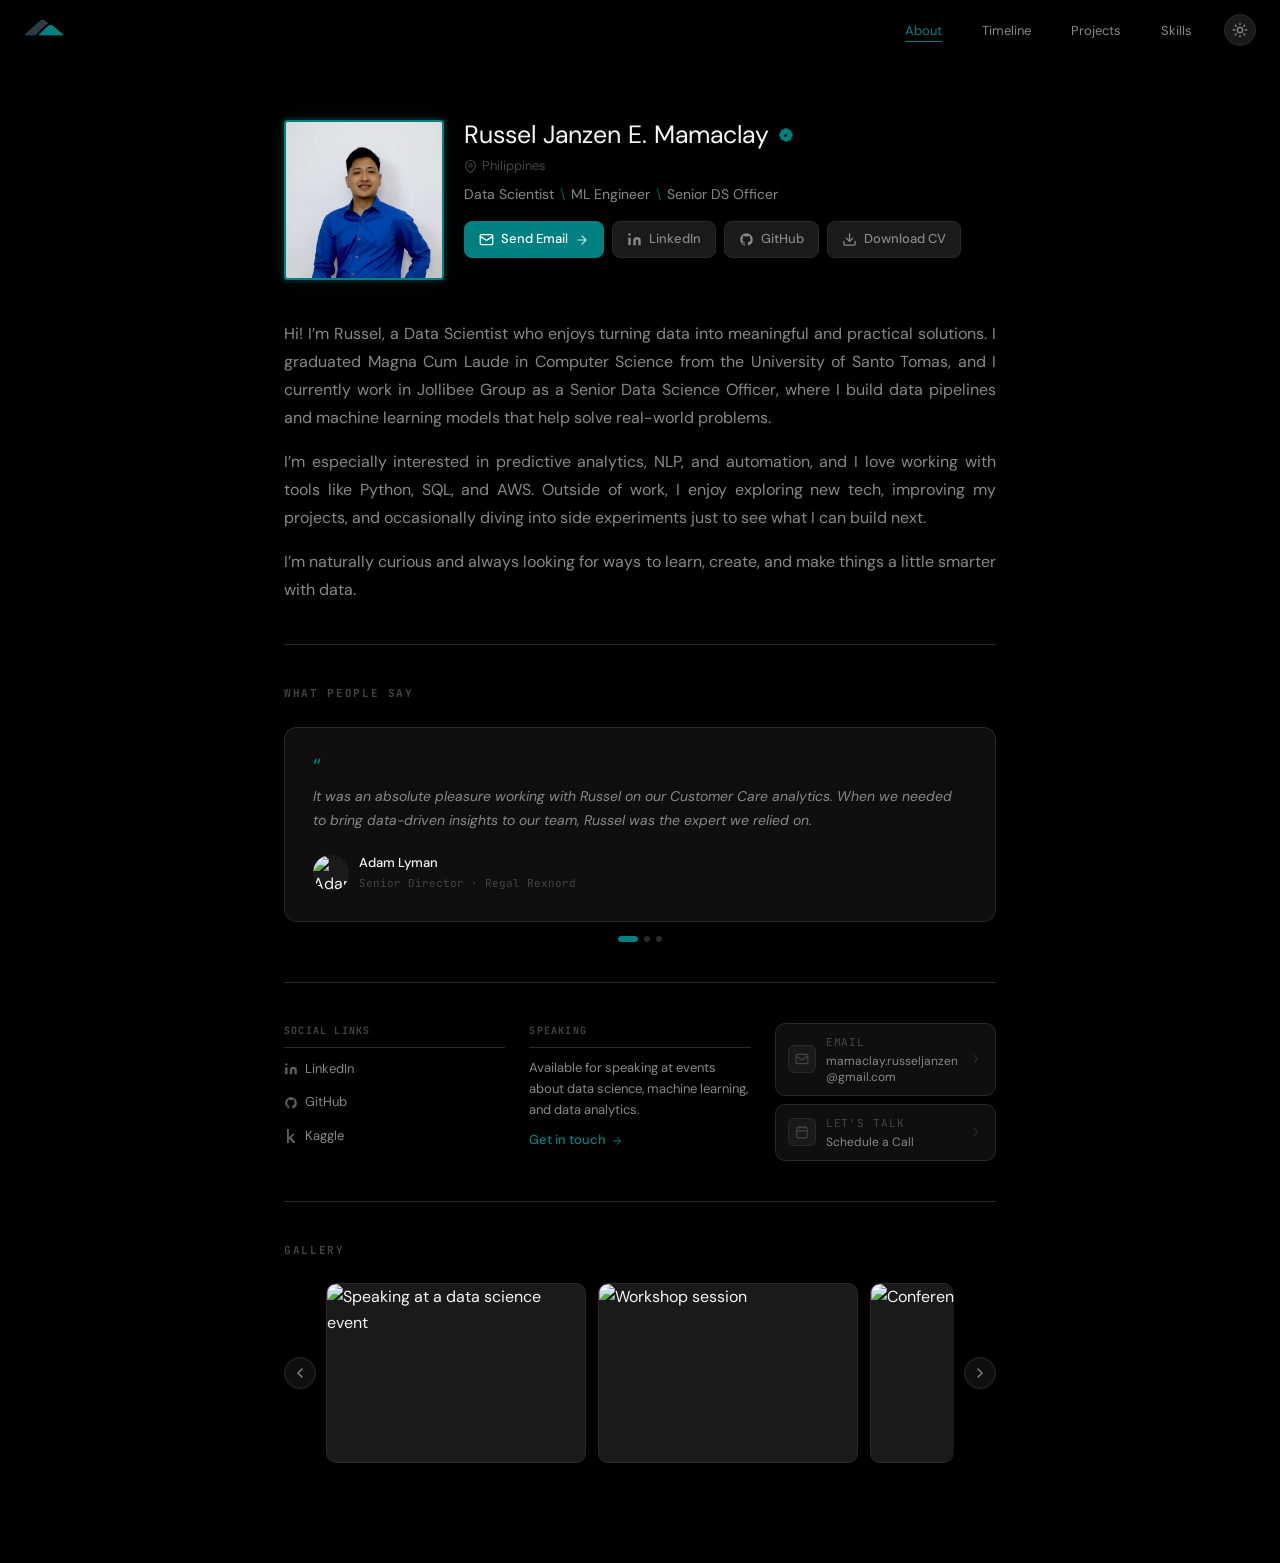
==== commit f67017cc: "Add navbar logo and theme toggle button" ====
--- a/about.html
+++ b/about.html
@@ -45,7 +45,7 @@
        ================================================================ -->
   <header>
     <nav class="navbar" role="navigation" aria-label="Site navigation">
-      <a href="index.html" class="navbar__logo" aria-label="Home">RJM</a>
+      <a href="index.html" class="navbar__logo" aria-label="Home"><img src="/assets/icons/Icon.png" alt=""></a>
 
       <ul class="navbar__links" role="list">
         <li><a href="about.html"    class="navbar__link" data-page="about">About</a></li>
--- a/css/components.css
+++ b/css/components.css
@@ -28,18 +28,28 @@
 }
 
 .navbar__logo {
-  font-family: 'DM Sans', sans-serif;
-  font-weight: 400;
-  font-size: 13px;
-  letter-spacing: 0.12em;
-  text-transform: uppercase;
-  color: var(--color-text-primary);
-  text-decoration: none;
-  /* push links + toggle to the far right */
+  display: block;
+  height: 40px; /* adjust based on your design */
+  width: auto;
+  object-fit: contain;
+  margin-right: auto; /* pushes nav links to the right */
+ align-items: center;   /* keeps image centered inside link */
   margin-right: auto;
   transition:
     opacity   400ms var(--ease-spring),
     transform 400ms var(--ease-spring);
+}
+
+.navbar__logo img {
+  display: block;
+  height: 40px;
+  width: auto;
+  object-fit: contain;
+}
+
+.navbar__logo:hover {
+  opacity: 0.8;
+  transform: scale(1.05);
 }
 
 .navbar__links {
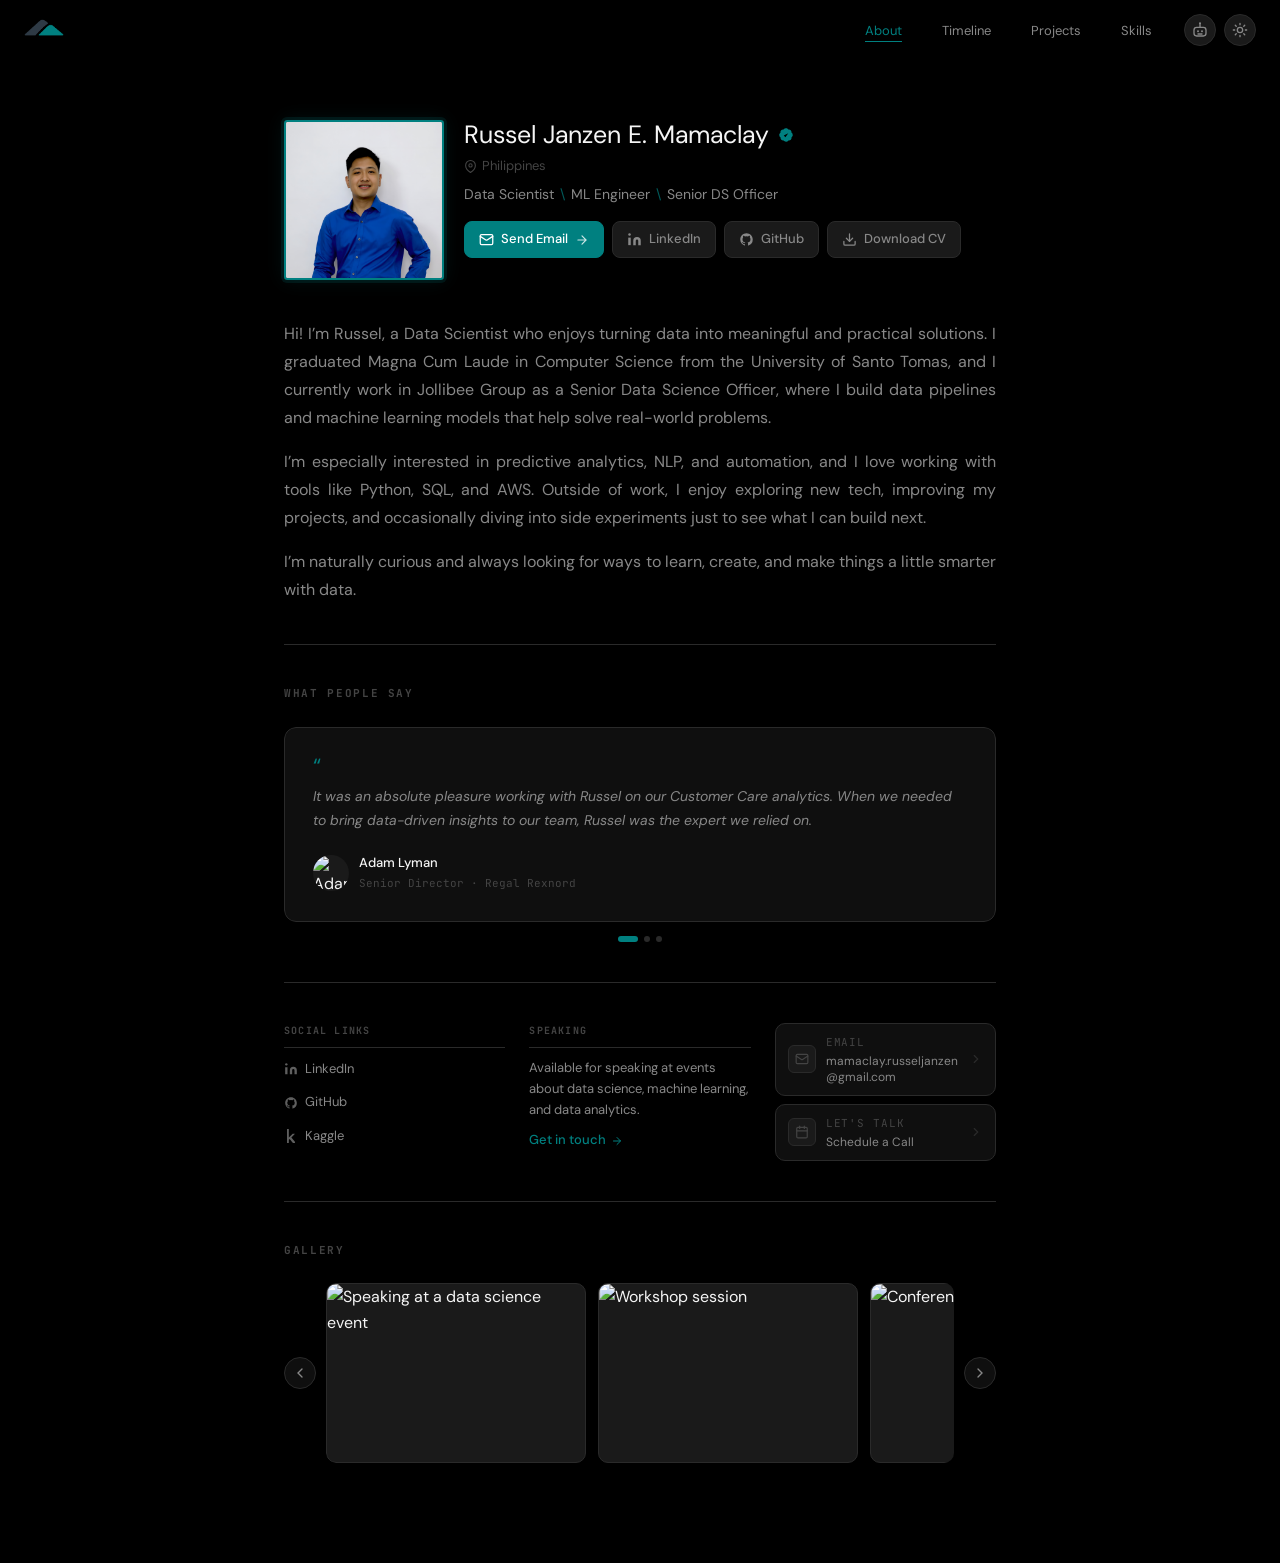
==== commit 2b2fb657: "add zenzo" ====
--- a/about.html
+++ b/about.html
@@ -37,6 +37,9 @@
 
   <!-- Page CSS -->
   <link rel="stylesheet" href="css/pages/about.css" />
+
+  <!-- Zenzo companion -->
+  <link rel="stylesheet" href="css/zenzo.css" />
 </head>
 <body class="about-page">
 
@@ -55,15 +58,20 @@
       </ul>
 
       <div class="navbar__right">
+        <button id="zenzo-btn" class="theme-toggle" aria-label="Toggle Zenzo companion" aria-pressed="true" title="Hide Zenzo">
+          <svg width="15" height="15" viewBox="0 0 24 24" fill="none" stroke="currentColor" stroke-width="2" stroke-linecap="round" stroke-linejoin="round" aria-hidden="true">
+            <rect x="3" y="8" width="18" height="13" rx="4"/>
+            <circle cx="9"  cy="14" r="1.5" fill="currentColor" stroke="none"/>
+            <circle cx="15" cy="14" r="1.5" fill="currentColor" stroke="none"/>
+            <path d="M9 18h6"/>
+            <line x1="12" y1="2" x2="12" y2="8"/>
+            <circle cx="12" cy="2" r="1.5" fill="currentColor" stroke="none"/>
+          </svg>
+        </button>
         <button id="theme-btn" class="theme-toggle" aria-label="Toggle color theme" data-theme-icon></button>
         <button id="hamburger-btn" class="navbar__hamburger" aria-label="Open menu" aria-expanded="false" aria-controls="mobile-menu">
           <span></span><span></span><span></span>
         </button>
-        <!-- <a href="index.html" class="navbar__close" aria-label="Return to home">
-          <svg width="18" height="18" viewBox="0 0 24 24" fill="none" stroke="currentColor" stroke-width="2" stroke-linecap="round" aria-hidden="true">
-            <path d="M18 6 6 18M6 6l12 12"/>
-          </svg>
-        </a> -->
       </div>
     </nav>
 
@@ -409,6 +417,7 @@
   </main>
 
   <!-- Page scripts -->
+  <script src="js/zenzo.js" defer></script>
   <script src="js/animations.js" defer></script>
   <script src="js/pages/about.js" defer></script>
 
--- a/css/zenzo.css
+++ b/css/zenzo.css
@@ -0,0 +1,688 @@
+/* ==========================================================================
+   zenzo.css — Interactive pet companion Zenzo.
+   Depends on css/main.css for design tokens.
+   Zenzo is rendered as inline SVG — all body parts are separately animated.
+   ========================================================================== */
+
+/* --------------------------------------------------------------------------
+   World container
+   -------------------------------------------------------------------------- */
+#zenzo-world {
+  position: fixed;
+  inset: 0;
+  pointer-events: none;
+  z-index: 90;
+  overflow: visible;
+}
+
+/* --------------------------------------------------------------------------
+   Character container
+   -------------------------------------------------------------------------- */
+#zenzo {
+  position: absolute;
+  width: 82px;
+  height: 82px;
+  cursor: grab;
+  pointer-events: auto;
+  user-select: none;
+  -webkit-user-select: none;
+  will-change: left, top;
+  outline: none;
+}
+
+#zenzo:focus-visible {
+  filter: drop-shadow(0 0 8px var(--color-accent));
+}
+
+/* Ground shadow */
+.zenzo__shadow {
+  position: absolute;
+  bottom: -6px;
+  left: 50%;
+  transform: translateX(-50%);
+  width: 55%;
+  height: 10px;
+  background: radial-gradient(ellipse at center, rgba(0,128,128,0.28), transparent 70%);
+  border-radius: 50%;
+  pointer-events: none;
+  transition: width 0.3s ease, opacity 0.3s ease;
+}
+
+/* Particle container */
+.zenzo__particles {
+  position: absolute;
+  inset: 0;
+  pointer-events: none;
+  overflow: visible;
+}
+
+/* --------------------------------------------------------------------------
+   SVG character base
+   -------------------------------------------------------------------------- */
+.zenzo__svg {
+  display: block;
+  width: 100%;
+  height: 100%;
+  overflow: visible;
+  pointer-events: none;
+}
+
+/* transform-box: fill-box makes transform-origin relative to the element's
+   own bounding box — essential for correct SVG element rotation pivots */
+.zsv-body,
+.zsv-head,
+.zsv-ear-l, .zsv-ear-r,
+.zsv-leg-fl, .zsv-leg-fr,
+.zsv-leg-bl, .zsv-leg-br,
+.zsv-tail,
+.zsv-antenna,
+.zsv-core,
+.zsv-antenna-ball,
+.zsv-antenna-glow-ring,
+.zsv-sparkle-1, .zsv-sparkle-2,
+.zsv-blink {
+  transform-box: fill-box;
+}
+
+/* Pivot points for each animated part */
+.zsv-leg-fl,
+.zsv-leg-fr,
+.zsv-leg-bl,
+.zsv-leg-br    { transform-origin: 50% 0%;    }  /* top-center of each leg    */
+.zsv-body      { transform-origin: 50% 50%;   }  /* body center               */
+.zsv-head      { transform-origin: 50% 100%;  }  /* base of neck              */
+.zsv-ear-l     { transform-origin: 80% 10%;   }  /* inner-top of left ear     */
+.zsv-ear-r     { transform-origin: 20% 10%;   }  /* inner-top of right ear    */
+.zsv-antenna   { transform-origin: 30% 100%;  }  /* base of antenna stick     */
+.zsv-tail      { transform-origin: 0%  100%;  }  /* root of tail at body      */
+.zsv-visor     { transform-origin: 50% 50%;   }  /* visor centered            */
+.zsv-core,
+.zsv-antenna-ball,
+.zsv-antenna-glow-ring,
+.zsv-sparkle-1,
+.zsv-sparkle-2 { transform-origin: 50% 50%;   }
+
+/* --------------------------------------------------------------------------
+   IDLE — always-on ambient animations
+   -------------------------------------------------------------------------- */
+
+/* Body breathing */
+.zsv-body {
+  animation: zsv-breathe 3.2s ease-in-out infinite;
+}
+
+/* Chest core glow */
+.zsv-core {
+  animation: zsv-core-pulse 1.9s ease-in-out infinite;
+}
+
+/* Antenna gentle sway */
+.zsv-antenna {
+  animation: zsv-antenna-sway 5s ease-in-out infinite;
+}
+
+/* Antenna ball brightness pulse */
+.zsv-antenna-ball {
+  animation: zsv-ball-glow 2.6s ease-in-out infinite;
+}
+
+/* Antenna outer glow ring */
+.zsv-antenna-glow-ring {
+  animation: zsv-ball-glow-ring 2.6s ease-in-out infinite;
+}
+
+/* Sparkles twinkle out of sync */
+.zsv-sparkle-1 {
+  animation: zsv-sparkle-twinkle 4s ease-in-out infinite;
+}
+.zsv-sparkle-2 {
+  animation: zsv-sparkle-twinkle 4s ease-in-out infinite 1.5s;
+}
+
+/* Eye blink — hidden most of the time */
+.zsv-blink {
+  opacity: 0;
+  animation: zsv-blink-anim 7s ease-in-out infinite;
+}
+
+/* --------------------------------------------------------------------------
+   WALKING state
+   -------------------------------------------------------------------------- */
+#zenzo.zenzo--walking .zsv-leg-fl { animation: zsv-leg-a 0.4s ease-in-out infinite; }
+#zenzo.zenzo--walking .zsv-leg-fr { animation: zsv-leg-b 0.4s ease-in-out infinite; }
+#zenzo.zenzo--walking .zsv-leg-bl { animation: zsv-leg-b 0.4s ease-in-out infinite; }
+#zenzo.zenzo--walking .zsv-leg-br { animation: zsv-leg-a 0.4s ease-in-out infinite; }
+
+/* Body doesn't breathe while walking — the div-level bob handles vertical movement */
+#zenzo.zenzo--walking .zsv-body { animation: none; }
+
+/* Head tilts side to side with each stride */
+#zenzo.zenzo--walking .zsv-head { animation: zsv-head-bob 0.4s ease-in-out infinite; }
+
+/* Tail wags while walking */
+#zenzo.zenzo--walking .zsv-tail { animation: zsv-tail-wag 0.4s ease-in-out infinite; }
+
+/* Shadow flattens when walking (feet lift slightly) */
+#zenzo.zenzo--walking .zenzo__shadow {
+  width: 45%;
+  opacity: 0.55;
+}
+
+/* Div-level bob for entire character while walking */
+#zenzo.zenzo--walking {
+  animation: zsv-walk-bob 0.4s ease-in-out infinite;
+}
+
+/* --------------------------------------------------------------------------
+   HAPPY state
+   -------------------------------------------------------------------------- */
+#zenzo.zenzo--happy {
+  animation: zsv-happy-jump 0.5s cubic-bezier(0.16, 1, 0.3, 1) forwards;
+}
+#zenzo.zenzo--happy .zsv-ear-l {
+  animation: zsv-ear-flap-l 0.5s cubic-bezier(0.16, 1, 0.3, 1);
+}
+#zenzo.zenzo--happy .zsv-ear-r {
+  animation: zsv-ear-flap-r 0.5s cubic-bezier(0.16, 1, 0.3, 1);
+}
+
+/* --------------------------------------------------------------------------
+   SLEEPING state
+   -------------------------------------------------------------------------- */
+/* Eyes stay closed while sleeping */
+#zenzo.zenzo--sleeping .zsv-blink {
+  opacity: 1;
+  animation: none;
+}
+
+/* Slow deep breathing */
+#zenzo.zenzo--sleeping .zsv-body {
+  animation: zsv-sleep-breathe 4.5s ease-in-out infinite;
+}
+
+/* Head droops to one side */
+#zenzo.zenzo--sleeping .zsv-head {
+  animation: zsv-sleep-tilt 1s cubic-bezier(0.16, 1, 0.3, 1) forwards;
+}
+
+/* Core dims while sleeping */
+#zenzo.zenzo--sleeping .zsv-core {
+  animation-duration: 5s;
+  opacity: 0.45;
+}
+
+/* Antenna barely sways */
+#zenzo.zenzo--sleeping .zsv-antenna {
+  animation-duration: 10s;
+}
+
+/* --------------------------------------------------------------------------
+   DRAGGING state
+   -------------------------------------------------------------------------- */
+#zenzo.zenzo--dragging {
+  cursor: grabbing;
+  filter: drop-shadow(0 10px 22px rgba(0, 128, 128, 0.5));
+  z-index: 91;
+}
+
+/* Legs dangle loosely when picked up */
+#zenzo.zenzo--dragging .zsv-leg-fl,
+#zenzo.zenzo--dragging .zsv-leg-fr {
+  animation: zsv-legs-dangle-front 0.9s ease-in-out infinite;
+}
+#zenzo.zenzo--dragging .zsv-leg-bl,
+#zenzo.zenzo--dragging .zsv-leg-br {
+  animation: zsv-legs-dangle-back 0.9s ease-in-out infinite;
+}
+
+#zenzo.zenzo--dragging .zenzo__shadow {
+  opacity: 0;
+}
+
+/* --------------------------------------------------------------------------
+   LANDING squash animation
+   -------------------------------------------------------------------------- */
+#zenzo.zenzo--landing {
+  animation: zsv-land-squash 0.35s cubic-bezier(0.16, 1, 0.3, 1) forwards;
+}
+
+/* --------------------------------------------------------------------------
+   Mood states (sprite filter, not position)
+   -------------------------------------------------------------------------- */
+#zenzo.zenzo--hungry  .zenzo__svg { filter: saturate(0.65) brightness(0.9);  }
+#zenzo.zenzo--sad     .zenzo__svg { filter: saturate(0.45) brightness(0.85); }
+#zenzo.zenzo--tired   .zsv-core   { animation-duration: 5s; opacity: 0.35;   }
+
+/* --------------------------------------------------------------------------
+   Light mode — subtle drop-shadow so white Zenzo pops against white bg
+   -------------------------------------------------------------------------- */
+html.light #zenzo .zenzo__svg {
+  filter: drop-shadow(0 0 0.5px rgba(0,0,0,0.28)) drop-shadow(0 2px 5px rgba(0,0,0,0.13));
+}
+
+html.light #zenzo.zenzo--hungry .zenzo__svg {
+  filter: saturate(0.65) brightness(0.9)
+          drop-shadow(0 0 0.5px rgba(0,0,0,0.28)) drop-shadow(0 2px 5px rgba(0,0,0,0.13));
+}
+html.light #zenzo.zenzo--sad .zenzo__svg {
+  filter: saturate(0.45) brightness(0.85)
+          drop-shadow(0 0 0.5px rgba(0,0,0,0.28)) drop-shadow(0 2px 5px rgba(0,0,0,0.13));
+}
+
+/* --------------------------------------------------------------------------
+   Drop target highlight (applied to perchable elements during drag)
+   -------------------------------------------------------------------------- */
+.zenzo-drop-target {
+  outline:        1.5px solid var(--color-accent) !important;
+  outline-offset: 3px !important;
+  box-shadow:     0 0 14px rgba(0, 128, 128, 0.35) !important;
+}
+
+/* --------------------------------------------------------------------------
+   Quick-action menu
+   -------------------------------------------------------------------------- */
+#zenzo-menu {
+  position: absolute;
+  display: flex;
+  gap: 6px;
+  pointer-events: auto;
+  z-index: 92;
+  padding: 6px;
+  background: rgba(10, 10, 10, 0.8);
+  backdrop-filter: blur(12px);
+  -webkit-backdrop-filter: blur(12px);
+  border: 1px solid var(--color-border);
+  border-radius: 100px;
+  animation: zsv-menu-in 0.2s cubic-bezier(0.16, 1, 0.3, 1) both;
+}
+
+html.light #zenzo-menu {
+  background: rgba(255, 255, 255, 0.88);
+}
+
+#zenzo-menu[hidden] { display: none; }
+
+.zenzo-menu__btn {
+  width: 34px;
+  height: 34px;
+  border-radius: 50%;
+  background: transparent;
+  border: none;
+  display: flex;
+  align-items: center;
+  justify-content: center;
+  cursor: pointer;
+  font-size: 17px;
+  line-height: 1;
+  transition: background 0.15s ease, transform 0.15s cubic-bezier(0.16, 1, 0.3, 1);
+}
+.zenzo-menu__btn:hover {
+  background: var(--color-accent);
+  transform: scale(1.2);
+}
+.zenzo-menu__btn:focus-visible {
+  outline: 2px solid var(--color-accent);
+  outline-offset: 2px;
+}
+
+/* --------------------------------------------------------------------------
+   Toys layer
+   -------------------------------------------------------------------------- */
+#zenzo-toys {
+  position: fixed;
+  inset: 0;
+  pointer-events: none;
+  z-index: 89;
+}
+.zenzo-food-bowl {
+  position: absolute;
+  font-size: 30px;
+  pointer-events: none;
+  animation: zsv-food-appear 0.25s cubic-bezier(0.16, 1, 0.3, 1) both;
+}
+.zenzo-ball {
+  position: absolute;
+  font-size: 22px;
+  pointer-events: none;
+}
+
+/* --------------------------------------------------------------------------
+   First-visit hint
+   -------------------------------------------------------------------------- */
+#zenzo-hint {
+  position: fixed;
+  bottom: 24px;
+  left: 50%;
+  transform: translateX(-50%);
+  background: rgba(10, 10, 10, 0.88);
+  backdrop-filter: blur(10px);
+  -webkit-backdrop-filter: blur(10px);
+  border: 1px solid var(--color-border);
+  color: var(--color-text-muted);
+  font-family: 'JetBrains Mono', monospace;
+  font-size: 11px;
+  padding: 7px 16px;
+  border-radius: 100px;
+  z-index: 93;
+  pointer-events: none;
+  white-space: nowrap;
+  animation: zsv-hint-in 0.4s cubic-bezier(0.16, 1, 0.3, 1) both;
+  transition: opacity 0.5s ease;
+}
+html.light #zenzo-hint { background: rgba(255, 255, 255, 0.92); }
+#zenzo-hint.fade-out { opacity: 0; }
+
+/* --------------------------------------------------------------------------
+   Zenzo toggle button (fixed on landing, static in navbar__right on sub-pages)
+   -------------------------------------------------------------------------- */
+.zenzo-toggle,
+#zenzo-btn.theme-toggle {
+  font-size: 0; /* hide any stray text */
+}
+
+/* Landing page: positioned left of theme toggle */
+body.landing-body #zenzo-btn {
+  position: fixed;
+  top: 16px;
+  right: 60px; /* 16px + 36px + 8px */
+  z-index: 100;
+}
+
+#zenzo-btn[aria-pressed="false"] {
+  opacity: 0.4;
+}
+
+/* --------------------------------------------------------------------------
+   Keyframe animations
+   -------------------------------------------------------------------------- */
+
+/* Breathing */
+@keyframes zsv-breathe {
+  0%, 100% { transform: scale(1);    }
+  50%      { transform: scale(1.03); }
+}
+
+/* Chest core pulse */
+@keyframes zsv-core-pulse {
+  0%, 100% { transform: scale(1);    opacity: 0.78; }
+  50%      { transform: scale(1.28); opacity: 1;    }
+}
+
+/* Antenna sway */
+@keyframes zsv-antenna-sway {
+  0%, 100% { transform: rotate(0deg);  }
+  25%      { transform: rotate(4deg);  }
+  75%      { transform: rotate(-4deg); }
+}
+
+/* Antenna ball brightness */
+@keyframes zsv-ball-glow {
+  0%, 100% { transform: scale(1);    opacity: 0.88; }
+  50%      { transform: scale(1.22); opacity: 1;    }
+}
+
+/* Antenna outer glow ring */
+@keyframes zsv-ball-glow-ring {
+  0%, 100% { opacity: 0.2;  }
+  50%      { opacity: 0.55; }
+}
+
+/* Sparkle twinkle */
+@keyframes zsv-sparkle-twinkle {
+  0%, 40%, 100% { opacity: 0;   transform: scale(0.3) rotate(0deg);  }
+  20%           { opacity: 0.9; transform: scale(1)   rotate(20deg); }
+  60%           { opacity: 0.4; transform: scale(0.6) rotate(35deg); }
+}
+
+/* Eye blink */
+@keyframes zsv-blink-anim {
+  0%, 91%, 100% { opacity: 0; }
+  93%, 98%      { opacity: 1; }
+}
+
+/* Walking leg swing — Phase A (front-left + back-right) */
+@keyframes zsv-leg-a {
+  0%, 100% { transform: rotate(26deg);  }
+  50%      { transform: rotate(-26deg); }
+}
+
+/* Walking leg swing — Phase B (front-right + back-left) */
+@keyframes zsv-leg-b {
+  0%, 100% { transform: rotate(-26deg); }
+  50%      { transform: rotate(26deg);  }
+}
+
+/* Head side-to-side during walk */
+@keyframes zsv-head-bob {
+  0%, 100% { transform: rotate(2deg);  }
+  50%      { transform: rotate(-2deg); }
+}
+
+/* Tail wag while walking */
+@keyframes zsv-tail-wag {
+  0%, 100% { transform: rotate(14deg);  }
+  50%      { transform: rotate(-10deg); }
+}
+
+/* Whole-character vertical bob during walk */
+@keyframes zsv-walk-bob {
+  0%, 100% { transform: translateY(0);    }
+  50%      { transform: translateY(-4px); }
+}
+
+/* Happy jump */
+@keyframes zsv-happy-jump {
+  0%   { transform: translateY(0);     }
+  35%  { transform: translateY(-20px); }
+  65%  { transform: translateY(-10px); }
+  100% { transform: translateY(0);     }
+}
+
+/* Ear flap left */
+@keyframes zsv-ear-flap-l {
+  0%   { transform: rotate(0deg);   }
+  35%  { transform: rotate(-28deg); }
+  100% { transform: rotate(0deg);   }
+}
+
+/* Ear flap right */
+@keyframes zsv-ear-flap-r {
+  0%   { transform: rotate(0deg);  }
+  35%  { transform: rotate(28deg); }
+  100% { transform: rotate(0deg);  }
+}
+
+/* Sleep breathing (slower, deeper) */
+@keyframes zsv-sleep-breathe {
+  0%, 100% { transform: scale(1);    }
+  50%      { transform: scale(1.04); }
+}
+
+/* Head droops when sleeping */
+@keyframes zsv-sleep-tilt {
+  to { transform: rotate(8deg); }
+}
+
+/* Dangling legs when picked up (front) */
+@keyframes zsv-legs-dangle-front {
+  0%, 100% { transform: rotate(14deg);  }
+  50%      { transform: rotate(-8deg);  }
+}
+
+/* Dangling legs when picked up (back — slight offset) */
+@keyframes zsv-legs-dangle-back {
+  0%, 100% { transform: rotate(-6deg);  }
+  50%      { transform: rotate(14deg);  }
+}
+
+/* Landing squash on perch */
+@keyframes zsv-land-squash {
+  0%   { transform: scaleY(1)    scaleX(1);    }
+  25%  { transform: scaleY(0.78) scaleX(1.18); }
+  60%  { transform: scaleY(1.1)  scaleX(0.94); }
+  100% { transform: scaleY(1)    scaleX(1);    }
+}
+
+/* Food bowl appear */
+@keyframes zsv-food-appear {
+  from { transform: scale(0) translateY(8px); opacity: 0; }
+  to   { transform: scale(1) translateY(0);   opacity: 1; }
+}
+
+/* Menu entrance */
+@keyframes zsv-menu-in {
+  from { opacity: 0; transform: translateY(6px) scale(0.88); }
+  to   { opacity: 1; transform: translateY(0)   scale(1);    }
+}
+
+/* Hint entrance */
+@keyframes zsv-hint-in {
+  from { opacity: 0; transform: translateX(-50%) translateY(8px); }
+  to   { opacity: 1; transform: translateX(-50%) translateY(0);   }
+}
+
+/* Heart particle */
+@keyframes zenzo-heart {
+  0%   { transform: translate(-50%, 0)     scale(0.4); opacity: 1;   }
+  60%  { transform: translate(-50%, -36px) scale(1.1); opacity: 1;   }
+  100% { transform: translate(-50%, -56px) scale(0.8); opacity: 0;   }
+}
+
+/* Sparkle particle */
+@keyframes zenzo-sparkle {
+  0%   { transform: translate(-50%, 0)     scale(0.3) rotate(0deg);   opacity: 1; }
+  100% { transform: translate(-50%, -44px) scale(1)   rotate(60deg);  opacity: 0; }
+}
+
+/* Sleeping Z */
+@keyframes zenzo-sleep-z {
+  0%   { transform: translate(0, 0)     scale(0.6); opacity: 0.9; }
+  100% { transform: translate(14px, -48px) scale(1.3); opacity: 0; }
+}
+
+/* Walking dust sparkle — small puff that fades behind feet */
+@keyframes zenzo-walk-dust {
+  0%   { transform: translate(0, 0)   scale(0.4) rotate(0deg);   opacity: 0.7; }
+  60%  { transform: translate(0, 4px) scale(1)   rotate(60deg);  opacity: 0.5; }
+  100% { transform: translate(0, 8px) scale(0.3) rotate(120deg); opacity: 0;   }
+}
+
+/* --------------------------------------------------------------------------
+   EATING state — head bob toward bowl
+   -------------------------------------------------------------------------- */
+#zenzo.zenzo--eating .zsv-head {
+  animation: zsv-eat-bob 0.45s ease-in-out infinite;
+}
+@keyframes zsv-eat-bob {
+  0%, 100% { transform: rotate(0deg)  translateY(0);    }
+  50%      { transform: rotate(8deg)  translateY(3px);  }
+}
+
+/* --------------------------------------------------------------------------
+   Reduced motion — disable all non-essential motion
+   -------------------------------------------------------------------------- */
+@media (prefers-reduced-motion: reduce) {
+  .zsv-body,
+  .zsv-core,
+  .zsv-antenna,
+  .zsv-antenna-ball,
+  .zsv-antenna-glow-ring,
+  .zsv-sparkle-1,
+  .zsv-sparkle-2        { animation: none !important; }
+
+  #zenzo.zenzo--walking { animation: none !important; }
+
+  #zenzo.zenzo--walking .zsv-leg-fl,
+  #zenzo.zenzo--walking .zsv-leg-fr,
+  #zenzo.zenzo--walking .zsv-leg-bl,
+  #zenzo.zenzo--walking .zsv-leg-br,
+  #zenzo.zenzo--walking .zsv-head,
+  #zenzo.zenzo--walking .zsv-tail  { animation: none !important; }
+}
+
+/* --------------------------------------------------------------------------
+   Mobile sizing
+   -------------------------------------------------------------------------- */
+@media (max-width: 640px) {
+  #zenzo { width: 60px; height: 60px; }
+}
+
+/* --------------------------------------------------------------------------
+   Chat bubble — speech bubble that floats above Zenzo
+   -------------------------------------------------------------------------- */
+.zenzo-bubble {
+  position: fixed;
+  background: rgba(14, 14, 14, 0.92);
+  backdrop-filter: blur(10px);
+  -webkit-backdrop-filter: blur(10px);
+  color: #f0f0f0;
+  font-family: 'DM Sans', sans-serif;
+  font-size: 12.5px;
+  font-weight: 500;
+  line-height: 1.35;
+  padding: 7px 13px;
+  border-radius: 14px;
+  border: 1px solid rgba(255,255,255,0.08);
+  white-space: nowrap;
+  pointer-events: none;
+  z-index: 92;
+  transform: translate(-50%, -100%);
+  transform-origin: 50% 100%;
+  animation: zenzo-bubble-in 0.28s cubic-bezier(0.16,1,0.3,1) both;
+}
+
+/* Triangle tail pointing down toward Zenzo's head */
+.zenzo-bubble::after {
+  content: '';
+  position: absolute;
+  bottom: -6px;
+  left: 50%;
+  transform: translateX(-50%);
+  border-left: 6px solid transparent;
+  border-right: 6px solid transparent;
+  border-top: 7px solid rgba(14,14,14,0.92);
+}
+
+.zenzo-bubble--hide {
+  animation: zenzo-bubble-out 0.35s ease forwards !important;
+}
+
+html.light .zenzo-bubble {
+  background: rgba(255,255,255,0.96);
+  color: #111;
+  border-color: rgba(0,0,0,0.1);
+}
+html.light .zenzo-bubble::after {
+  border-top-color: rgba(255,255,255,0.96);
+}
+
+/* --------------------------------------------------------------------------
+   Double-click ripple — teal ring expands at call point
+   -------------------------------------------------------------------------- */
+.zenzo-call-ripple {
+  position: fixed;
+  width: 18px;
+  height: 18px;
+  border: 2px solid var(--color-accent, #008080);
+  border-radius: 50%;
+  pointer-events: none;
+  z-index: 93;
+  transform: translate(-50%, -50%) scale(0);
+  animation: zenzo-call-ripple 0.65s cubic-bezier(0.16,1,0.3,1) forwards;
+}
+
+/* --------------------------------------------------------------------------
+   Chat bubble + ripple keyframes
+   -------------------------------------------------------------------------- */
+@keyframes zenzo-bubble-in {
+  from { opacity: 0; transform: translate(-50%, calc(-100% + 12px)) scale(0.82); }
+  to   { opacity: 1; transform: translate(-50%, -100%) scale(1); }
+}
+
+@keyframes zenzo-bubble-out {
+  to { opacity: 0; transform: translate(-50%, calc(-100% - 8px)) scale(0.9); }
+}
+
+@keyframes zenzo-call-ripple {
+  to { transform: translate(-50%, -50%) scale(4); opacity: 0; }
+}
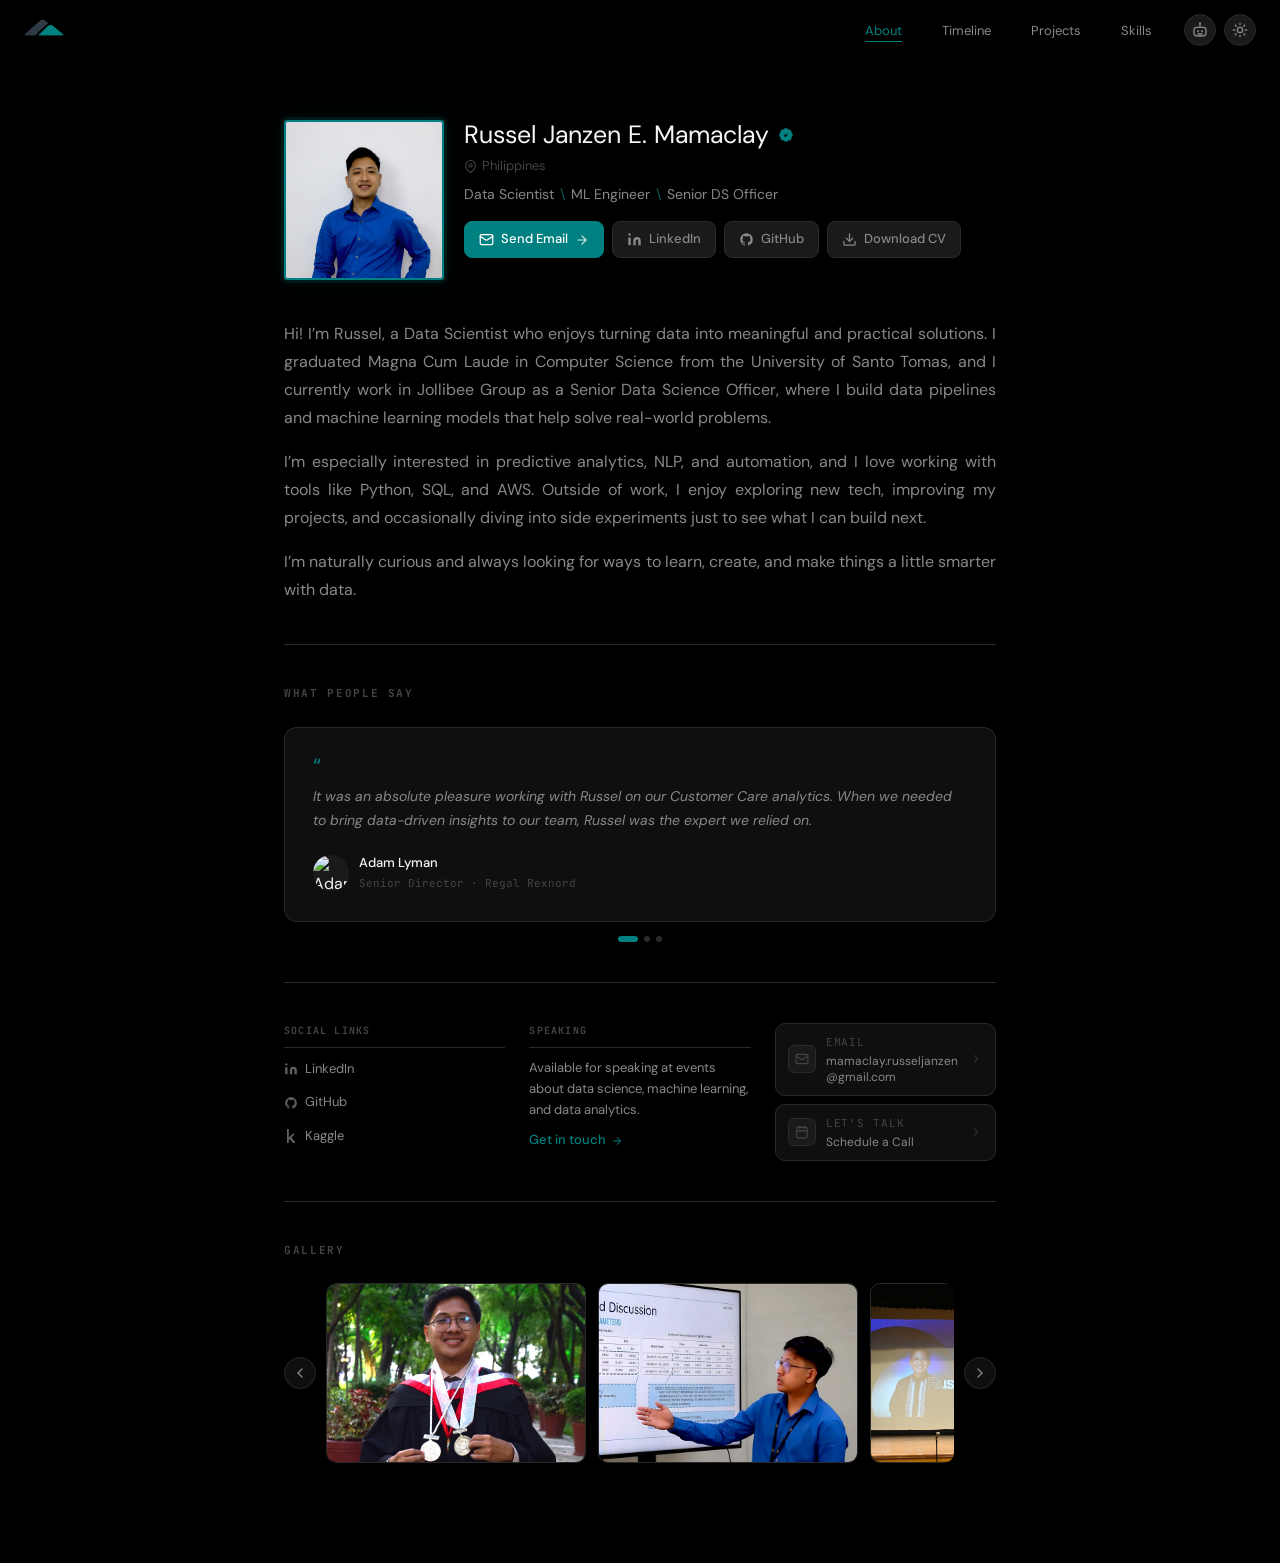
==== commit 36c4ae23: "improve zenzo" ====
--- a/about.html
+++ b/about.html
@@ -395,12 +395,18 @@
 
           <div class="gallery-viewport" id="gallery-viewport">
             <div id="gallery-track" class="gallery-track">
-              <img src="https://placehold.co/260x180/0f0f0f/2a2a2a?text=Event+1" alt="Speaking at a data science event" class="gallery-img" width="260" height="180" loading="lazy" />
-              <img src="https://placehold.co/260x180/0f0f0f/2a2a2a?text=Event+2" alt="Workshop session" class="gallery-img" width="260" height="180" loading="lazy" />
-              <img src="https://placehold.co/260x180/0f0f0f/2a2a2a?text=Event+3" alt="Conference talk" class="gallery-img" width="260" height="180" loading="lazy" />
-              <img src="https://placehold.co/260x180/0f0f0f/2a2a2a?text=Event+4" alt="Team collaboration" class="gallery-img" width="260" height="180" loading="lazy" />
-              <img src="https://placehold.co/260x180/0f0f0f/2a2a2a?text=Event+5" alt="Meetup event" class="gallery-img" width="260" height="180" loading="lazy" />
-              <img src="https://placehold.co/260x180/0f0f0f/2a2a2a?text=Event+6" alt="Community gathering" class="gallery-img" width="260" height="180" loading="lazy" />
+              <img src="/assets/images/experiences/school_1.JPG" alt="Community gathering" class="gallery-img" width="260" height="180" loading="lazy" />
+              <img src="/assets/images/experiences/exp_1.jpg" alt="Speaking at a data science event" class="gallery-img" width="260" height="180" loading="lazy" />
+              <img src="/assets/images/experiences/exp_2.jpg" alt="Workshop session" class="gallery-img" width="260" height="180" loading="lazy" />
+              <img src="/assets/images/experiences/exp_3.jpg" alt="Conference talk" class="gallery-img" width="260" height="180" loading="lazy" />
+              <img src="/assets/images/experiences/exp_4.jpg" alt="Conference talk" class="gallery-img" width="260" height="180" loading="lazy" />
+              <img src="/assets/images/experiences/exp_5.jpg" alt="Team collaboration" class="gallery-img" width="260" height="180" loading="lazy" />
+              <img src="/assets/images/experiences/exp_6.jpg" alt="Meetup event" class="gallery-img" width="260" height="180" loading="lazy" />
+              <img src="/assets/images/experiences/exp_7.jpg" alt="Community gathering" class="gallery-img" width="260" height="180" loading="lazy" />
+              <img src="/assets/images/experiences/exp_8.jpg" alt="Community gathering" class="gallery-img" width="260" height="180" loading="lazy" />
+              <img src="/assets/images/experiences/exp_9.jpg" alt="Community gathering" class="gallery-img" width="260" height="180" loading="lazy" />
+              <img src="/assets/images/experiences/exp_10.jpeg" alt="Community gathering" class="gallery-img" width="260" height="180" loading="lazy" />
+              
             </div>
           </div>
 
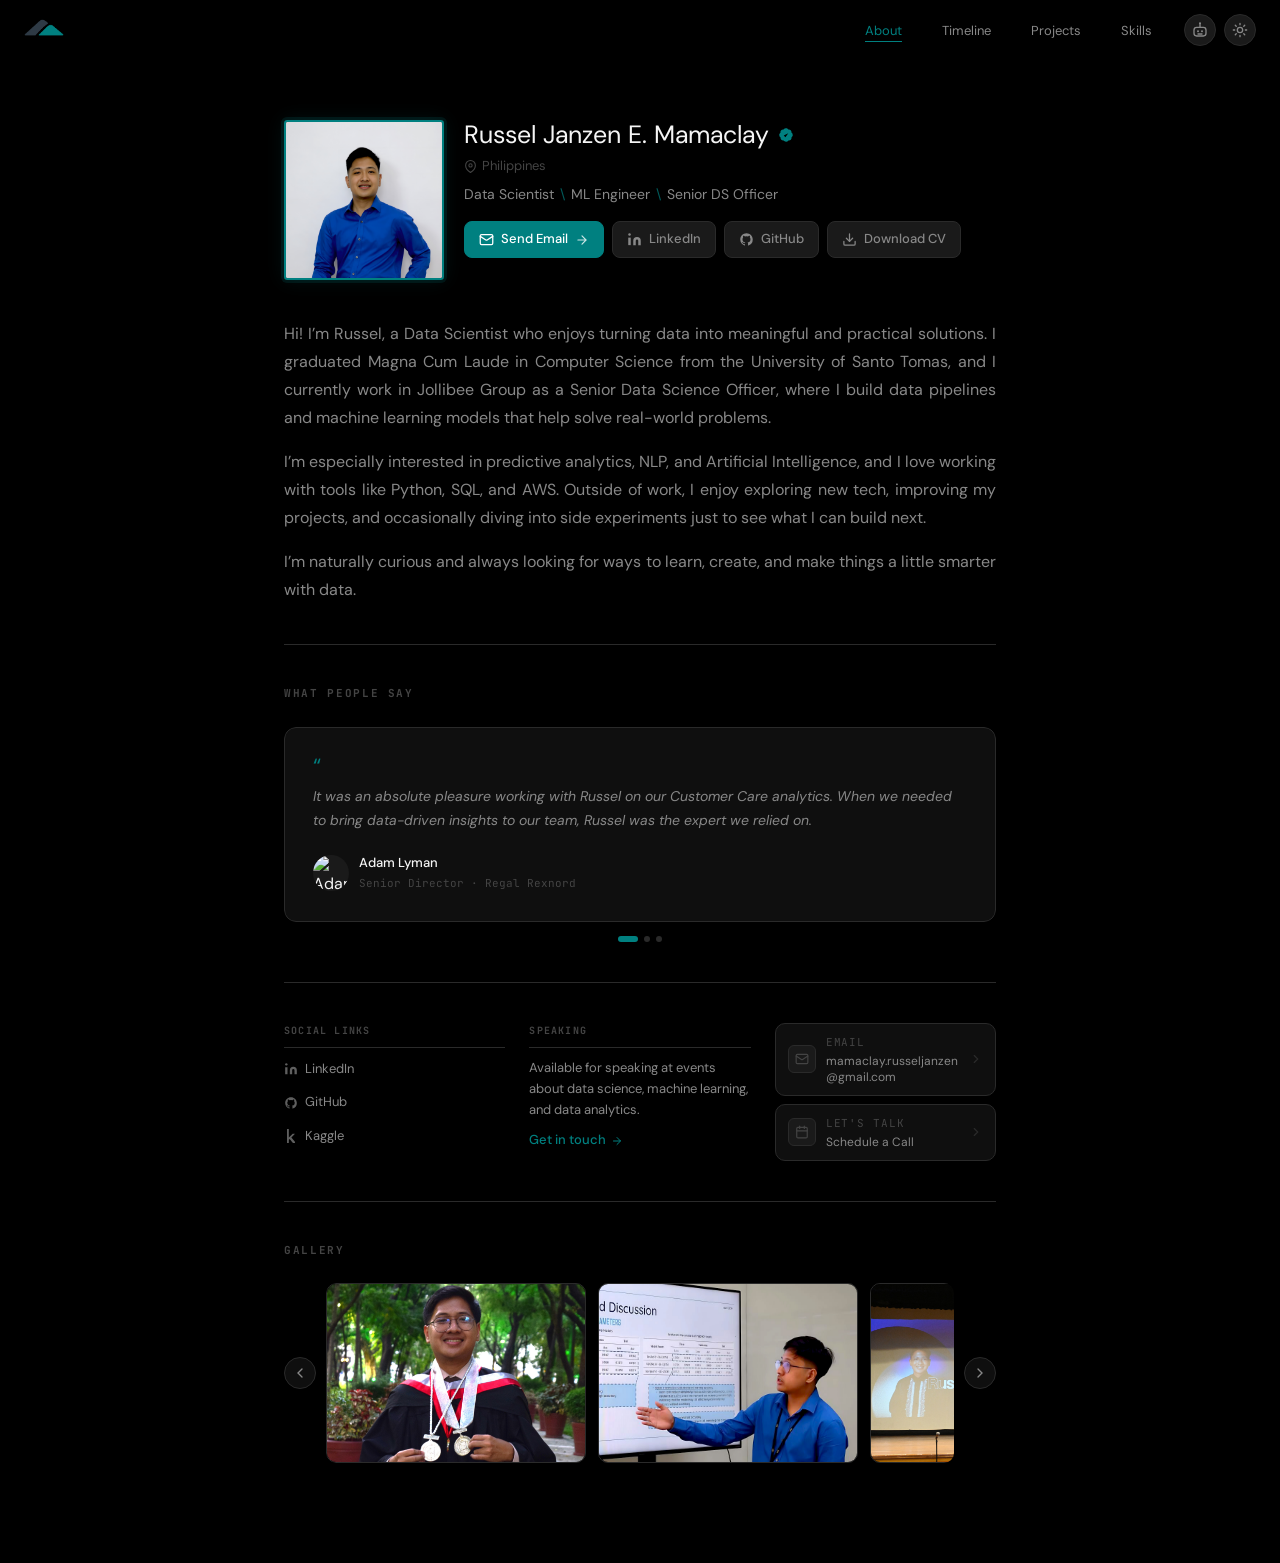
==== commit d85590c8: "Redesign zenzo" ====
--- a/about.html
+++ b/about.html
@@ -202,7 +202,7 @@
           problems.
         </p>
         <p>
-          I’m especially interested in predictive analytics, NLP, and automation, and 
+          I’m especially interested in predictive analytics, NLP, and Artificial Intelligence, and 
           I love working with tools like Python, SQL, and AWS. Outside of work, I enjoy
           exploring new tech, improving my projects, and occasionally diving into side experiments 
           just to see what I can build next.
--- a/css/main.css
+++ b/css/main.css
@@ -68,6 +68,9 @@
   font-family: 'DM Sans', sans-serif;
   font-size: 16px;
   line-height: 1.6;
+  /* allow scroll + pinch-zoom but remove double-tap zoom and tap delay,
+     so double-tap reliably reaches the page (e.g. summoning Zenzo) */
+  touch-action: manipulation;
   transition:
     background-color var(--dur-standard) var(--ease-spring),
     color            var(--dur-standard) var(--ease-spring);
--- a/css/zenzo.css
+++ b/css/zenzo.css
@@ -1,7 +1,13 @@
 /* ==========================================================================
    zenzo.css — Interactive pet companion Zenzo.
    Depends on css/main.css for design tokens.
-   Zenzo is rendered as inline SVG — all body parts are separately animated.
+
+   Zenzo is rendered as inline SVG. Body-part motion (gait, ears, tail,
+   antenna, sit/stand poses) is driven procedurally from js/zenzo.js via
+   SVG transform attributes — so this file must NEVER animate `transform`
+   on zr-* rig groups (CSS transforms would override the JS rig).
+   CSS here handles: glow pulses, blink, sparkles, container-level effects
+   (jump, squash, drag shadow), particles, menu, bubbles.
    ========================================================================== */
 
 /* --------------------------------------------------------------------------
@@ -20,12 +26,15 @@
    -------------------------------------------------------------------------- */
 #zenzo {
   position: absolute;
-  width: 82px;
-  height: 82px;
+  width: 80px;   /* 2.5x the 32px sprite grid */
+  height: 80px;
   cursor: grab;
   pointer-events: auto;
   user-select: none;
   -webkit-user-select: none;
+  /* let pointer-drag own the gesture on touch screens (no page scroll) */
+  touch-action: none;
+  -webkit-touch-callout: none;
   will-change: left, top;
   outline: none;
 }
@@ -34,18 +43,18 @@
   filter: drop-shadow(0 0 8px var(--color-accent));
 }
 
-/* Ground shadow */
+/* Ground shadow — flat single-color ellipse, GBA style */
 .zenzo__shadow {
   position: absolute;
-  bottom: -6px;
+  bottom: -4px;
   left: 50%;
   transform: translateX(-50%);
   width: 55%;
-  height: 10px;
-  background: radial-gradient(ellipse at center, rgba(0,128,128,0.28), transparent 70%);
+  height: 9px;
+  background: rgba(0, 90, 110, 0.35);
   border-radius: 50%;
   pointer-events: none;
-  transition: width 0.3s ease, opacity 0.3s ease;
+  transition: width 0.3s steps(2), opacity 0.3s steps(2);
 }
 
 /* Particle container */
@@ -65,78 +74,41 @@
   height: 100%;
   overflow: visible;
   pointer-events: none;
-}
-
-/* transform-box: fill-box makes transform-origin relative to the element's
-   own bounding box — essential for correct SVG element rotation pivots */
-.zsv-body,
-.zsv-head,
-.zsv-ear-l, .zsv-ear-r,
-.zsv-leg-fl, .zsv-leg-fr,
-.zsv-leg-bl, .zsv-leg-br,
-.zsv-tail,
-.zsv-antenna,
-.zsv-core,
-.zsv-antenna-ball,
-.zsv-antenna-glow-ring,
-.zsv-sparkle-1, .zsv-sparkle-2,
-.zsv-blink {
-  transform-box: fill-box;
-}
-
-/* Pivot points for each animated part */
-.zsv-leg-fl,
-.zsv-leg-fr,
-.zsv-leg-bl,
-.zsv-leg-br    { transform-origin: 50% 0%;    }  /* top-center of each leg    */
-.zsv-body      { transform-origin: 50% 50%;   }  /* body center               */
-.zsv-head      { transform-origin: 50% 100%;  }  /* base of neck              */
-.zsv-ear-l     { transform-origin: 80% 10%;   }  /* inner-top of left ear     */
-.zsv-ear-r     { transform-origin: 20% 10%;   }  /* inner-top of right ear    */
-.zsv-antenna   { transform-origin: 30% 100%;  }  /* base of antenna stick     */
-.zsv-tail      { transform-origin: 0%  100%;  }  /* root of tail at body      */
-.zsv-visor     { transform-origin: 50% 50%;   }  /* visor centered            */
-.zsv-core,
-.zsv-antenna-ball,
-.zsv-antenna-glow-ring,
-.zsv-sparkle-1,
-.zsv-sparkle-2 { transform-origin: 50% 50%;   }
-
-/* --------------------------------------------------------------------------
-   IDLE — always-on ambient animations
-   -------------------------------------------------------------------------- */
-
-/* Body breathing */
-.zsv-body {
-  animation: zsv-breathe 3.2s ease-in-out infinite;
-}
+  shape-rendering: crispEdges; /* hard pixel edges — no anti-aliasing */
+}
+
+/* --------------------------------------------------------------------------
+   Ambient CSS-only effects (opacity / scale on leaf elements — these live
+   INSIDE rig groups, so they never conflict with the JS rig transforms)
+   -------------------------------------------------------------------------- */
+
+/* All ambient pulses use steps() so they flick between brightness frames
+   instead of fading — the LED-blink look of retro hardware */
 
 /* Chest core glow */
 .zsv-core {
-  animation: zsv-core-pulse 1.9s ease-in-out infinite;
-}
-
-/* Antenna gentle sway */
-.zsv-antenna {
-  animation: zsv-antenna-sway 5s ease-in-out infinite;
+  animation: zsv-core-pulse 1.9s steps(2, jump-none) infinite;
+}
+.zsv-core-halo {
+  animation: zsv-ball-glow-ring 1.9s steps(2, jump-none) infinite;
 }
 
 /* Antenna ball brightness pulse */
 .zsv-antenna-ball {
-  animation: zsv-ball-glow 2.6s ease-in-out infinite;
+  animation: zsv-ball-glow 2.6s steps(2, jump-none) infinite;
 }
 
 /* Antenna outer glow ring */
 .zsv-antenna-glow-ring {
-  animation: zsv-ball-glow-ring 2.6s ease-in-out infinite;
+  animation: zsv-ball-glow-ring 2.6s steps(2, jump-none) infinite;
 }
 
 /* Sparkles twinkle out of sync */
 .zsv-sparkle-1 {
-  animation: zsv-sparkle-twinkle 4s ease-in-out infinite;
+  animation: zsv-sparkle-twinkle 4s steps(3, jump-none) infinite;
 }
 .zsv-sparkle-2 {
-  animation: zsv-sparkle-twinkle 4s ease-in-out infinite 1.5s;
+  animation: zsv-sparkle-twinkle 4s steps(3, jump-none) infinite 1.5s;
 }
 
 /* Eye blink — hidden most of the time */
@@ -145,45 +117,25 @@
   animation: zsv-blink-anim 7s ease-in-out infinite;
 }
 
-/* --------------------------------------------------------------------------
-   WALKING state
-   -------------------------------------------------------------------------- */
-#zenzo.zenzo--walking .zsv-leg-fl { animation: zsv-leg-a 0.4s ease-in-out infinite; }
-#zenzo.zenzo--walking .zsv-leg-fr { animation: zsv-leg-b 0.4s ease-in-out infinite; }
-#zenzo.zenzo--walking .zsv-leg-bl { animation: zsv-leg-b 0.4s ease-in-out infinite; }
-#zenzo.zenzo--walking .zsv-leg-br { animation: zsv-leg-a 0.4s ease-in-out infinite; }
-
-/* Body doesn't breathe while walking — the div-level bob handles vertical movement */
-#zenzo.zenzo--walking .zsv-body { animation: none; }
-
-/* Head tilts side to side with each stride */
-#zenzo.zenzo--walking .zsv-head { animation: zsv-head-bob 0.4s ease-in-out infinite; }
-
-/* Tail wags while walking */
-#zenzo.zenzo--walking .zsv-tail { animation: zsv-tail-wag 0.4s ease-in-out infinite; }
-
-/* Shadow flattens when walking (feet lift slightly) */
+/* Mood eye swap: happy crescents by default, downturned when sad —
+   instant swap like changing sprite frames */
+.zsv-eyes-sad                  { opacity: 0; }
+#zenzo.zenzo--sad .zsv-eyes    { opacity: 0; }
+#zenzo.zenzo--sad .zsv-eyes-sad { opacity: 1; }
+
+/* --------------------------------------------------------------------------
+   WALKING state — gait itself is procedural; CSS only flattens the shadow
+   -------------------------------------------------------------------------- */
 #zenzo.zenzo--walking .zenzo__shadow {
   width: 45%;
   opacity: 0.55;
 }
 
-/* Div-level bob for entire character while walking */
-#zenzo.zenzo--walking {
-  animation: zsv-walk-bob 0.4s ease-in-out infinite;
-}
-
-/* --------------------------------------------------------------------------
-   HAPPY state
+/* --------------------------------------------------------------------------
+   HAPPY state — container-level jump (rig springs add the follow-through)
    -------------------------------------------------------------------------- */
 #zenzo.zenzo--happy {
-  animation: zsv-happy-jump 0.5s cubic-bezier(0.16, 1, 0.3, 1) forwards;
-}
-#zenzo.zenzo--happy .zsv-ear-l {
-  animation: zsv-ear-flap-l 0.5s cubic-bezier(0.16, 1, 0.3, 1);
-}
-#zenzo.zenzo--happy .zsv-ear-r {
-  animation: zsv-ear-flap-r 0.5s cubic-bezier(0.16, 1, 0.3, 1);
+  animation: zsv-happy-jump 0.5s steps(4, jump-none) forwards;
 }
 
 /* --------------------------------------------------------------------------
@@ -195,29 +147,14 @@
   animation: none;
 }
 
-/* Slow deep breathing */
-#zenzo.zenzo--sleeping .zsv-body {
-  animation: zsv-sleep-breathe 4.5s ease-in-out infinite;
-}
-
-/* Head droops to one side */
-#zenzo.zenzo--sleeping .zsv-head {
-  animation: zsv-sleep-tilt 1s cubic-bezier(0.16, 1, 0.3, 1) forwards;
-}
-
 /* Core dims while sleeping */
 #zenzo.zenzo--sleeping .zsv-core {
   animation-duration: 5s;
   opacity: 0.45;
 }
 
-/* Antenna barely sways */
-#zenzo.zenzo--sleeping .zsv-antenna {
-  animation-duration: 10s;
-}
-
-/* --------------------------------------------------------------------------
-   DRAGGING state
+/* --------------------------------------------------------------------------
+   DRAGGING state — leg dangle / body sway handled by the JS rig
    -------------------------------------------------------------------------- */
 #zenzo.zenzo--dragging {
   cursor: grabbing;
@@ -225,22 +162,12 @@
   z-index: 91;
 }
 
-/* Legs dangle loosely when picked up */
-#zenzo.zenzo--dragging .zsv-leg-fl,
-#zenzo.zenzo--dragging .zsv-leg-fr {
-  animation: zsv-legs-dangle-front 0.9s ease-in-out infinite;
-}
-#zenzo.zenzo--dragging .zsv-leg-bl,
-#zenzo.zenzo--dragging .zsv-leg-br {
-  animation: zsv-legs-dangle-back 0.9s ease-in-out infinite;
-}
-
 #zenzo.zenzo--dragging .zenzo__shadow {
   opacity: 0;
 }
 
 /* --------------------------------------------------------------------------
-   LANDING squash animation
+   LANDING squash animation (container-level)
    -------------------------------------------------------------------------- */
 #zenzo.zenzo--landing {
   animation: zsv-land-squash 0.35s cubic-bezier(0.16, 1, 0.3, 1) forwards;
@@ -323,6 +250,16 @@
 .zenzo-menu__btn:focus-visible {
   outline: 2px solid var(--color-accent);
   outline-offset: 2px;
+}
+
+/* Touch screens: 44px minimum touch targets (WCAG) for the action menu */
+@media (pointer: coarse) {
+  .zenzo-menu__btn {
+    width: 44px;
+    height: 44px;
+    font-size: 21px;
+  }
+  #zenzo-menu { gap: 8px; }
 }
 
 /* --------------------------------------------------------------------------
@@ -396,42 +333,29 @@
    Keyframe animations
    -------------------------------------------------------------------------- */
 
-/* Breathing */
-@keyframes zsv-breathe {
-  0%, 100% { transform: scale(1);    }
-  50%      { transform: scale(1.03); }
-}
-
-/* Chest core pulse */
+/* Chest core pulse (opacity only — pixels never scale) */
 @keyframes zsv-core-pulse {
-  0%, 100% { transform: scale(1);    opacity: 0.78; }
-  50%      { transform: scale(1.28); opacity: 1;    }
-}
-
-/* Antenna sway */
-@keyframes zsv-antenna-sway {
-  0%, 100% { transform: rotate(0deg);  }
-  25%      { transform: rotate(4deg);  }
-  75%      { transform: rotate(-4deg); }
+  0%, 100% { opacity: 0.62; }
+  50%      { opacity: 1;    }
 }
 
 /* Antenna ball brightness */
 @keyframes zsv-ball-glow {
-  0%, 100% { transform: scale(1);    opacity: 0.88; }
-  50%      { transform: scale(1.22); opacity: 1;    }
+  0%, 100% { opacity: 0.7; }
+  50%      { opacity: 1;   }
 }
 
 /* Antenna outer glow ring */
 @keyframes zsv-ball-glow-ring {
-  0%, 100% { opacity: 0.2;  }
-  50%      { opacity: 0.55; }
+  0%, 100% { opacity: 0.1;  }
+  50%      { opacity: 0.35; }
 }
 
 /* Sparkle twinkle */
 @keyframes zsv-sparkle-twinkle {
-  0%, 40%, 100% { opacity: 0;   transform: scale(0.3) rotate(0deg);  }
-  20%           { opacity: 0.9; transform: scale(1)   rotate(20deg); }
-  60%           { opacity: 0.4; transform: scale(0.6) rotate(35deg); }
+  0%, 40%, 100% { opacity: 0;   }
+  20%           { opacity: 0.9; }
+  60%           { opacity: 0.4; }
 }
 
 /* Eye blink */
@@ -440,79 +364,12 @@
   93%, 98%      { opacity: 1; }
 }
 
-/* Walking leg swing — Phase A (front-left + back-right) */
-@keyframes zsv-leg-a {
-  0%, 100% { transform: rotate(26deg);  }
-  50%      { transform: rotate(-26deg); }
-}
-
-/* Walking leg swing — Phase B (front-right + back-left) */
-@keyframes zsv-leg-b {
-  0%, 100% { transform: rotate(-26deg); }
-  50%      { transform: rotate(26deg);  }
-}
-
-/* Head side-to-side during walk */
-@keyframes zsv-head-bob {
-  0%, 100% { transform: rotate(2deg);  }
-  50%      { transform: rotate(-2deg); }
-}
-
-/* Tail wag while walking */
-@keyframes zsv-tail-wag {
-  0%, 100% { transform: rotate(14deg);  }
-  50%      { transform: rotate(-10deg); }
-}
-
-/* Whole-character vertical bob during walk */
-@keyframes zsv-walk-bob {
-  0%, 100% { transform: translateY(0);    }
-  50%      { transform: translateY(-4px); }
-}
-
-/* Happy jump */
+/* Happy jump — steps() makes it a chunky 4-frame hop */
 @keyframes zsv-happy-jump {
   0%   { transform: translateY(0);     }
   35%  { transform: translateY(-20px); }
   65%  { transform: translateY(-10px); }
   100% { transform: translateY(0);     }
-}
-
-/* Ear flap left */
-@keyframes zsv-ear-flap-l {
-  0%   { transform: rotate(0deg);   }
-  35%  { transform: rotate(-28deg); }
-  100% { transform: rotate(0deg);   }
-}
-
-/* Ear flap right */
-@keyframes zsv-ear-flap-r {
-  0%   { transform: rotate(0deg);  }
-  35%  { transform: rotate(28deg); }
-  100% { transform: rotate(0deg);  }
-}
-
-/* Sleep breathing (slower, deeper) */
-@keyframes zsv-sleep-breathe {
-  0%, 100% { transform: scale(1);    }
-  50%      { transform: scale(1.04); }
-}
-
-/* Head droops when sleeping */
-@keyframes zsv-sleep-tilt {
-  to { transform: rotate(8deg); }
-}
-
-/* Dangling legs when picked up (front) */
-@keyframes zsv-legs-dangle-front {
-  0%, 100% { transform: rotate(14deg);  }
-  50%      { transform: rotate(-8deg);  }
-}
-
-/* Dangling legs when picked up (back — slight offset) */
-@keyframes zsv-legs-dangle-back {
-  0%, 100% { transform: rotate(-6deg);  }
-  50%      { transform: rotate(14deg);  }
 }
 
 /* Landing squash on perch */
@@ -550,8 +407,8 @@
 
 /* Sparkle particle */
 @keyframes zenzo-sparkle {
-  0%   { transform: translate(-50%, 0)     scale(0.3) rotate(0deg);   opacity: 1; }
-  100% { transform: translate(-50%, -44px) scale(1)   rotate(60deg);  opacity: 0; }
+  0%   { transform: translate(-50%, 0)     scale(0.3); opacity: 1; }
+  100% { transform: translate(-50%, -44px) scale(1);   opacity: 0; }
 }
 
 /* Sleeping Z */
@@ -562,49 +419,31 @@
 
 /* Walking dust sparkle — small puff that fades behind feet */
 @keyframes zenzo-walk-dust {
-  0%   { transform: translate(0, 0)   scale(0.4) rotate(0deg);   opacity: 0.7; }
-  60%  { transform: translate(0, 4px) scale(1)   rotate(60deg);  opacity: 0.5; }
-  100% { transform: translate(0, 8px) scale(0.3) rotate(120deg); opacity: 0;   }
-}
-
-/* --------------------------------------------------------------------------
-   EATING state — head bob toward bowl
-   -------------------------------------------------------------------------- */
-#zenzo.zenzo--eating .zsv-head {
-  animation: zsv-eat-bob 0.45s ease-in-out infinite;
-}
-@keyframes zsv-eat-bob {
-  0%, 100% { transform: rotate(0deg)  translateY(0);    }
-  50%      { transform: rotate(8deg)  translateY(3px);  }
+  0%   { transform: translate(0, 0)   scale(0.4); opacity: 0.7; }
+  60%  { transform: translate(0, 4px) scale(1);   opacity: 0.5; }
+  100% { transform: translate(0, 8px) scale(0.3); opacity: 0;   }
 }
 
 /* --------------------------------------------------------------------------
    Reduced motion — disable all non-essential motion
+   (the JS rig also freezes itself when prefers-reduced-motion is set)
    -------------------------------------------------------------------------- */
 @media (prefers-reduced-motion: reduce) {
-  .zsv-body,
   .zsv-core,
-  .zsv-antenna,
   .zsv-antenna-ball,
   .zsv-antenna-glow-ring,
   .zsv-sparkle-1,
   .zsv-sparkle-2        { animation: none !important; }
 
-  #zenzo.zenzo--walking { animation: none !important; }
-
-  #zenzo.zenzo--walking .zsv-leg-fl,
-  #zenzo.zenzo--walking .zsv-leg-fr,
-  #zenzo.zenzo--walking .zsv-leg-bl,
-  #zenzo.zenzo--walking .zsv-leg-br,
-  #zenzo.zenzo--walking .zsv-head,
-  #zenzo.zenzo--walking .zsv-tail  { animation: none !important; }
+  #zenzo.zenzo--happy,
+  #zenzo.zenzo--landing { animation: none !important; }
 }
 
 /* --------------------------------------------------------------------------
    Mobile sizing
    -------------------------------------------------------------------------- */
 @media (max-width: 640px) {
-  #zenzo { width: 60px; height: 60px; }
+  #zenzo { width: 64px; height: 64px; } /* 2x sprite grid */
 }
 
 /* --------------------------------------------------------------------------
@@ -616,13 +455,14 @@
   backdrop-filter: blur(10px);
   -webkit-backdrop-filter: blur(10px);
   color: #f0f0f0;
-  font-family: 'DM Sans', sans-serif;
-  font-size: 12.5px;
+  /* monospace + square corners = retro game dialog box */
+  font-family: 'JetBrains Mono', monospace;
+  font-size: 11px;
   font-weight: 500;
   line-height: 1.35;
-  padding: 7px 13px;
-  border-radius: 14px;
-  border: 1px solid rgba(255,255,255,0.08);
+  padding: 7px 12px;
+  border-radius: 4px;
+  border: 1px solid rgba(255,255,255,0.14);
   white-space: nowrap;
   pointer-events: none;
   z-index: 92;
